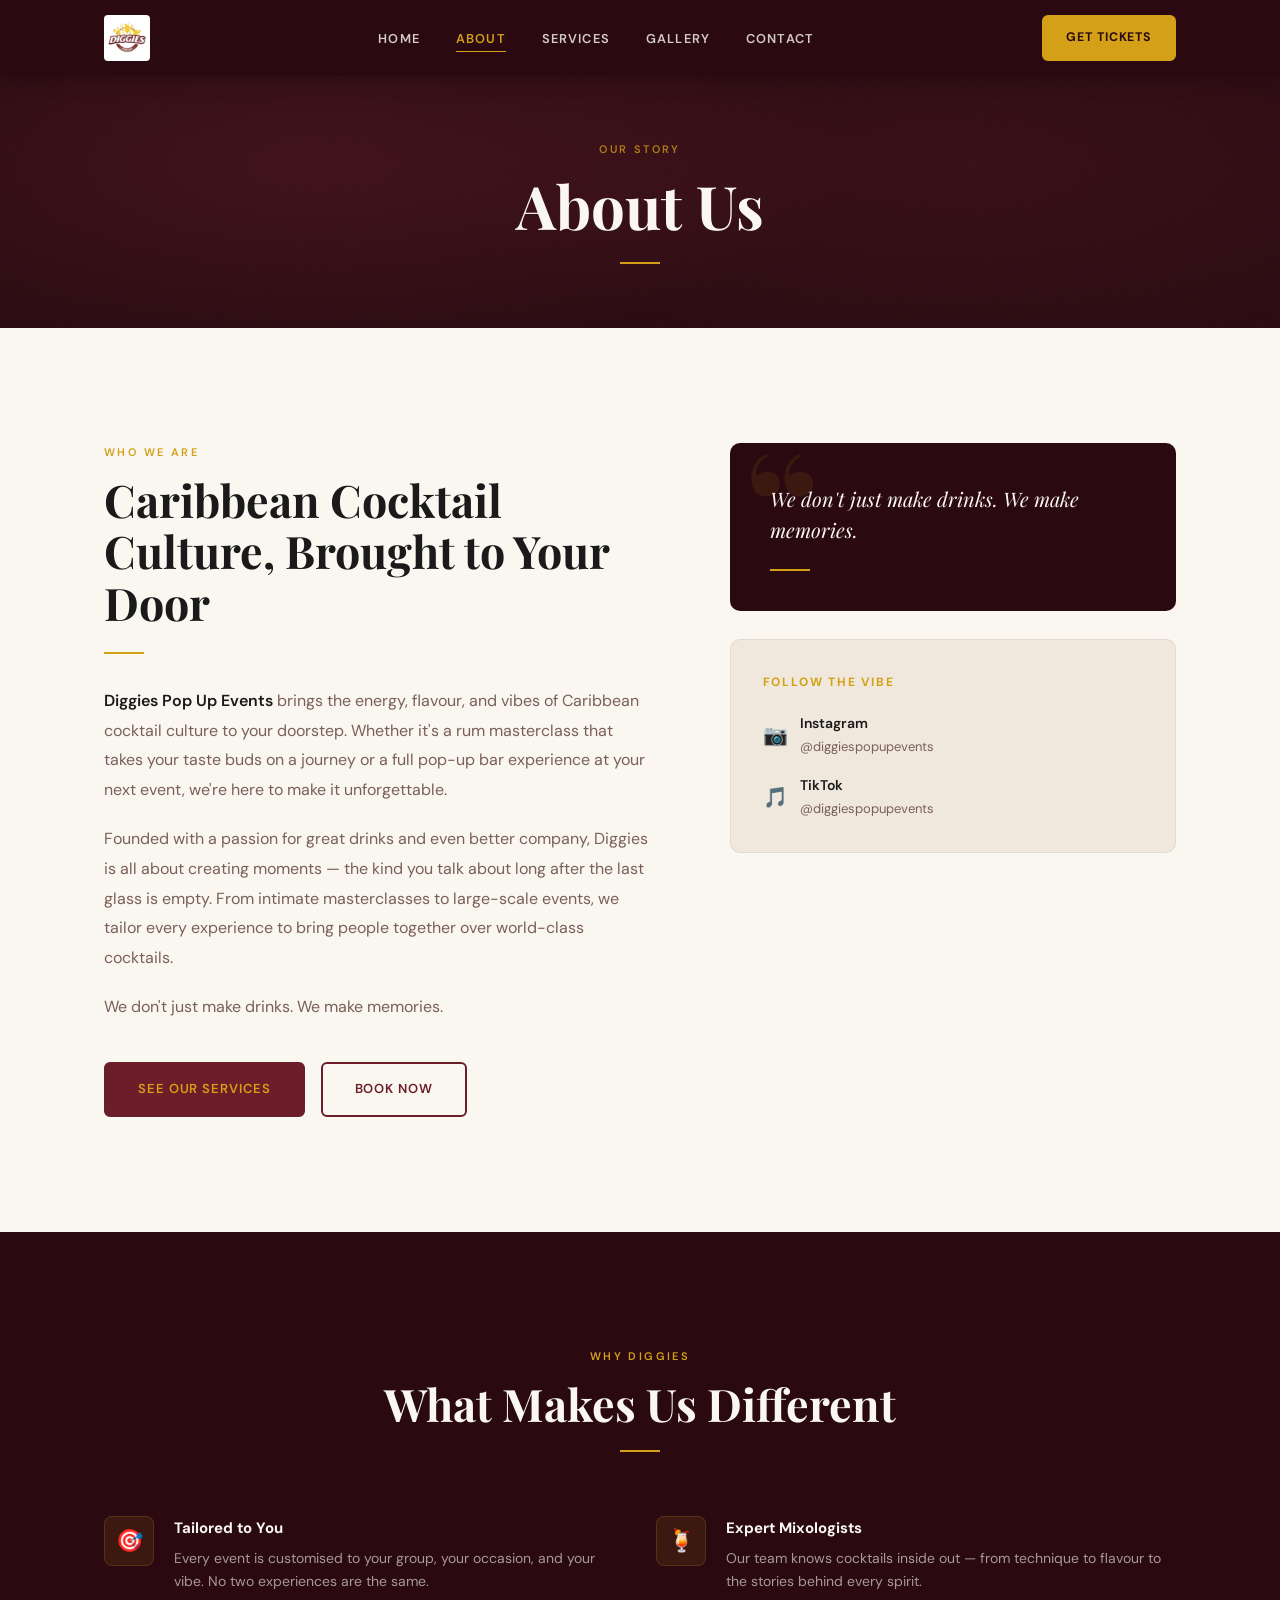
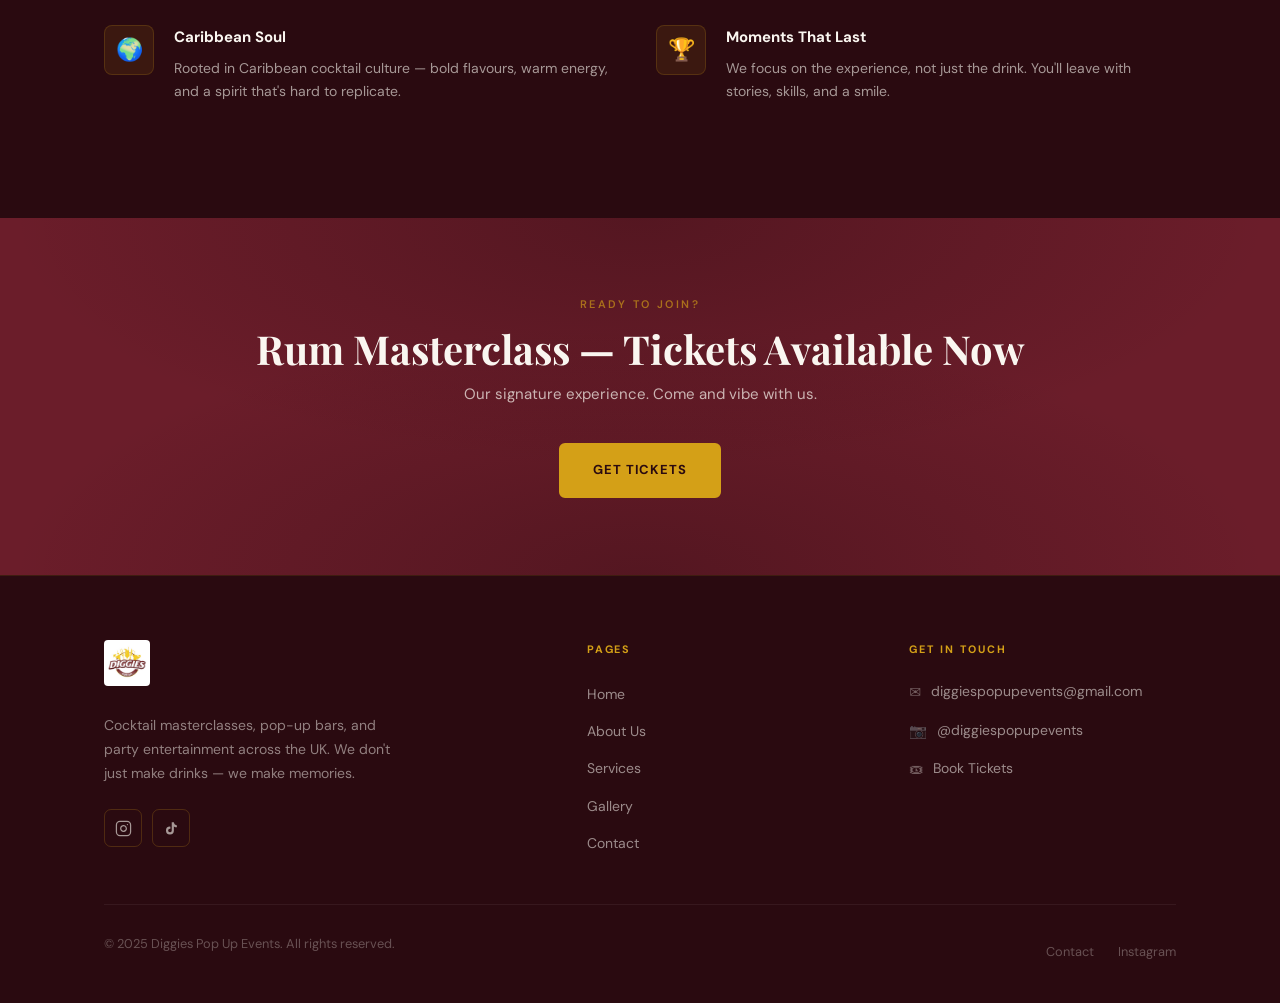
==== about.html @ a3505091 "Initial build — Diggies Pop Up Events website 5-page static site: Home (video hero), About, Services" ====
<!DOCTYPE html>
<html lang="en">
<head>
  <meta charset="UTF-8">
  <meta name="viewport" content="width=device-width, initial-scale=1.0">
  <meta name="description" content="About Diggies Pop Up Events — founded with a passion for Caribbean cocktail culture, great drinks, and even better company.">

  <meta property="og:type"        content="website">
  <meta property="og:title"       content="About Us — Diggies Pop Up Events">
  <meta property="og:description" content="Learn about Diggies Pop Up Events — cocktail masterclasses and pop-up experiences with heart.">
  <meta property="og:image"       content="assets/logo.jpg">

  <title>About Us — Diggies Pop Up Events</title>

  <link rel="icon" type="image/jpeg" href="assets/logo.jpg">
  <link rel="apple-touch-icon"       href="assets/logo.jpg">

  <link rel="preconnect" href="https://fonts.googleapis.com">
  <link rel="preconnect" href="https://fonts.gstatic.com" crossorigin>
  <link href="https://fonts.googleapis.com/css2?family=Playfair+Display:ital,wght@0,400;0,500;0,600;0,700;0,900;1,400;1,500&family=DM+Sans:ital,opsz,wght@0,9..40,300;0,9..40,400;0,9..40,500;0,9..40,600;1,9..40,400&display=swap" rel="stylesheet">

  <link rel="stylesheet" href="css/style.css">
</head>
<body class="page-about">

  <!-- Navigation -->
  <nav class="nav" role="navigation" aria-label="Main navigation">
    <div class="nav__inner">
      <a href="index.html" class="nav__logo" aria-label="Diggies Pop Up Events — Home">
        <img src="assets/logo.jpg" alt="Diggies Pop Up Events logo" width="46" height="46">
      </a>
      <ul class="nav__links" role="list">
        <li><a href="index.html"    class="nav__link">Home</a></li>
        <li><a href="about.html"    class="nav__link active">About</a></li>
        <li><a href="services.html" class="nav__link">Services</a></li>
        <li><a href="gallery.html"  class="nav__link">Gallery</a></li>
        <li><a href="contact.html"  class="nav__link">Contact</a></li>
      </ul>
      <div class="nav__cta">
        <a href="https://www.tickettailor.com/events/diggiespopupevents/2142839"
           target="_blank" rel="noopener noreferrer"
           class="btn btn--gold">Get Tickets</a>
      </div>
      <button class="nav__hamburger"
              aria-label="Open navigation menu"
              aria-expanded="false"
              aria-controls="mobile-menu">
        <span></span><span></span><span></span>
      </button>
    </div>
  </nav>

  <div class="nav__mobile" id="mobile-menu" role="dialog" aria-modal="true" aria-label="Navigation menu">
    <a href="index.html"    class="nav__mobile-link">Home</a>
    <a href="about.html"    class="nav__mobile-link active">About</a>
    <a href="services.html" class="nav__mobile-link">Services</a>
    <a href="gallery.html"  class="nav__mobile-link">Gallery</a>
    <a href="contact.html"  class="nav__mobile-link">Contact</a>
    <a href="https://www.tickettailor.com/events/diggiespopupevents/2142839"
       target="_blank" rel="noopener noreferrer"
       class="btn btn--gold">Get Tickets</a>
  </div>
  <div class="nav__overlay" aria-hidden="true"></div>

  <main>

    <!-- Page Banner -->
    <header class="page-banner" role="banner">
      <div class="container">
        <div class="page-banner__content">
          <span class="page-banner__label">Our Story</span>
          <h1 class="page-banner__title">About Us</h1>
          <span class="page-banner__line"></span>
        </div>
      </div>
    </header>

    <!-- About Content -->
    <section class="section section--cream" aria-labelledby="about-heading">
      <div class="container">
        <div class="about-layout">

          <!-- Main text -->
          <div class="about-text reveal">
            <span class="section-label">Who We Are</span>
            <h2 class="section-title" id="about-heading">Caribbean Cocktail Culture, Brought to Your Door</h2>
            <span class="gold-line" style="margin-bottom:2rem;"></span>

            <p>
              <strong>Diggies Pop Up Events</strong> brings the energy, flavour, and vibes of
              Caribbean cocktail culture to your doorstep. Whether it's a rum masterclass that takes
              your taste buds on a journey or a full pop-up bar experience at your next event,
              we're here to make it unforgettable.
            </p>

            <p>
              Founded with a passion for great drinks and even better company, Diggies is all about
              creating moments — the kind you talk about long after the last glass is empty. From
              intimate masterclasses to large-scale events, we tailor every experience to bring
              people together over world-class cocktails.
            </p>

            <p>
              We don't just make drinks. We make memories.
            </p>

            <div style="margin-top:2.5rem;display:flex;gap:1rem;flex-wrap:wrap;">
              <a href="services.html" class="btn btn--primary">See Our Services</a>
              <a href="https://www.tickettailor.com/events/diggiespopupevents/2142839"
                 target="_blank" rel="noopener noreferrer"
                 class="btn btn--outline-gold" style="border-color:var(--burgundy);color:var(--burgundy);">
                Book Now
              </a>
            </div>
          </div>

          <!-- Aside: pullquote -->
          <aside class="about-aside reveal reveal-d2">
            <div class="pullquote">
              <p>We don't just make drinks. We make memories.</p>
              <span class="pullquote__bar"></span>
            </div>

            <!-- Social proof / quick stats -->
            <div style="
              background:var(--cream-dark);
              border-radius:var(--radius);
              padding:2rem;
              border:1px solid rgba(107,29,42,0.08);
            ">
              <p style="font-size:0.75rem;font-weight:700;letter-spacing:0.15em;text-transform:uppercase;color:var(--gold);margin-bottom:1.25rem;">Follow the Vibe</p>

              <div style="display:flex;flex-direction:column;gap:1rem;">
                <a href="https://www.instagram.com/diggiespopupevents"
                   target="_blank" rel="noopener noreferrer"
                   style="display:flex;align-items:center;gap:0.75rem;color:var(--text-dark);transition:color 0.3s ease;">
                  <span style="font-size:1.25rem;">📷</span>
                  <div>
                    <p style="font-weight:600;font-size:0.875rem;margin-bottom:0;">Instagram</p>
                    <p style="font-size:0.8125rem;color:var(--text-muted);margin-bottom:0;">@diggiespopupevents</p>
                  </div>
                </a>
                <a href="https://www.tiktok.com/@diggiespopupevents"
                   target="_blank" rel="noopener noreferrer"
                   style="display:flex;align-items:center;gap:0.75rem;color:var(--text-dark);transition:color 0.3s ease;">
                  <span style="font-size:1.25rem;">🎵</span>
                  <div>
                    <p style="font-weight:600;font-size:0.875rem;margin-bottom:0;">TikTok</p>
                    <p style="font-size:0.8125rem;color:var(--text-muted);margin-bottom:0;">@diggiespopupevents</p>
                  </div>
                </a>
              </div>
            </div>
          </aside>

        </div>
      </div>
    </section>

    <!-- Why Choose Us -->
    <section class="section why-section" aria-labelledby="why-heading">
      <div class="container">
        <div class="section-header section-header--center">
          <span class="section-label">Why Diggies</span>
          <h2 class="section-title" id="why-heading" style="color:var(--cream);">What Makes Us Different</h2>
          <span class="gold-line"></span>
        </div>

        <div class="why-grid">
          <div class="why-item reveal reveal-d1">
            <div class="why-item__icon">🎯</div>
            <div>
              <p class="why-item__title">Tailored to You</p>
              <p class="why-item__text">Every event is customised to your group, your occasion, and your vibe. No two experiences are the same.</p>
            </div>
          </div>

          <div class="why-item reveal reveal-d2">
            <div class="why-item__icon">🍹</div>
            <div>
              <p class="why-item__title">Expert Mixologists</p>
              <p class="why-item__text">Our team knows cocktails inside out — from technique to flavour to the stories behind every spirit.</p>
            </div>
          </div>

          <div class="why-item reveal reveal-d3">
            <div class="why-item__icon">🌍</div>
            <div>
              <p class="why-item__title">Caribbean Soul</p>
              <p class="why-item__text">Rooted in Caribbean cocktail culture — bold flavours, warm energy, and a spirit that's hard to replicate.</p>
            </div>
          </div>

          <div class="why-item reveal reveal-d4">
            <div class="why-item__icon">🏆</div>
            <div>
              <p class="why-item__title">Moments That Last</p>
              <p class="why-item__text">We focus on the experience, not just the drink. You'll leave with stories, skills, and a smile.</p>
            </div>
          </div>
        </div>
      </div>
    </section>

    <!-- CTA Strip -->
    <section class="event-banner" aria-label="Book a masterclass">
      <div class="container">
        <div class="event-banner__content reveal">
          <span class="event-banner__eyebrow">Ready to Join?</span>
          <h2 class="event-banner__title">Rum Masterclass — Tickets Available Now</h2>
          <p class="event-banner__subtitle">Our signature experience. Come and vibe with us.</p>
          <a href="https://www.tickettailor.com/events/diggiespopupevents/2142839"
             target="_blank" rel="noopener noreferrer"
             class="btn btn--gold">Get Tickets</a>
        </div>
      </div>
    </section>

  </main>

  <!-- Footer -->
  <footer class="footer">
    <div class="container">
      <div class="footer__grid">
        <div class="footer__brand">
          <a href="index.html" class="footer__brand-logo">
            <img src="assets/logo.jpg" alt="Diggies Pop Up Events" width="46" height="46">
          </a>
          <p>Cocktail masterclasses, pop-up bars, and party entertainment across the UK. We don't just make drinks — we make memories.</p>
          <div class="footer__socials">
            <a href="https://www.instagram.com/diggiespopupevents" target="_blank" rel="noopener noreferrer" class="footer__social-btn" aria-label="Instagram">
              <svg xmlns="http://www.w3.org/2000/svg" width="17" height="17" viewBox="0 0 24 24" fill="none" stroke="currentColor" stroke-width="1.75" stroke-linecap="round" stroke-linejoin="round"><rect x="2" y="2" width="20" height="20" rx="5" ry="5"/><path d="M16 11.37A4 4 0 1 1 12.63 8 4 4 0 0 1 16 11.37z"/><line x1="17.5" y1="6.5" x2="17.51" y2="6.5"/></svg>
            </a>
            <a href="https://www.tiktok.com/@diggiespopupevents" target="_blank" rel="noopener noreferrer" class="footer__social-btn" aria-label="TikTok">
              <svg xmlns="http://www.w3.org/2000/svg" width="15" height="15" viewBox="0 0 24 24" fill="currentColor"><path d="M19.59 6.69a4.83 4.83 0 0 1-3.77-4.25V2h-3.45v13.67a2.89 2.89 0 0 1-2.88 2.5 2.89 2.89 0 0 1-2.89-2.89 2.89 2.89 0 0 1 2.89-2.89c.28 0 .54.04.79.1V9.01a6.27 6.27 0 0 0-.79-.05 6.34 6.34 0 0 0-6.34 6.34 6.34 6.34 0 0 0 6.34 6.34 6.34 6.34 0 0 0 6.33-6.34v-6.7a8.18 8.18 0 0 0 4.78 1.52v-3.4a4.85 4.85 0 0 1-1.01-.03z"/></svg>
            </a>
          </div>
        </div>
        <div>
          <p class="footer__col-title">Pages</p>
          <ul class="footer__nav-list" role="list">
            <li><a href="index.html"    class="footer__nav-link">Home</a></li>
            <li><a href="about.html"    class="footer__nav-link">About Us</a></li>
            <li><a href="services.html" class="footer__nav-link">Services</a></li>
            <li><a href="gallery.html"  class="footer__nav-link">Gallery</a></li>
            <li><a href="contact.html"  class="footer__nav-link">Contact</a></li>
          </ul>
        </div>
        <div>
          <p class="footer__col-title">Get In Touch</p>
          <ul class="footer__info-list" role="list">
            <li><a href="mailto:diggiespopupevents@gmail.com" class="footer__info-item"><span class="info-icon">✉</span> diggiespopupevents@gmail.com</a></li>
            <li><a href="https://www.instagram.com/diggiespopupevents" target="_blank" rel="noopener noreferrer" class="footer__info-item"><span class="info-icon">📷</span> @diggiespopupevents</a></li>
            <li><a href="https://www.tickettailor.com/events/diggiespopupevents/2142839" target="_blank" rel="noopener noreferrer" class="footer__info-item"><span class="info-icon">🎟</span> Book Tickets</a></li>
          </ul>
        </div>
      </div>
      <div class="footer__bottom">
        <p class="footer__copy">© 2025 Diggies Pop Up Events. All rights reserved.</p>
        <div class="footer__bottom-links">
          <a href="contact.html" class="footer__bottom-link">Contact</a>
          <a href="https://www.instagram.com/diggiespopupevents" target="_blank" rel="noopener noreferrer" class="footer__bottom-link">Instagram</a>
        </div>
      </div>
    </div>
  </footer>

  <script src="js/main.js"></script>
</body>
</html>
---- css/style.css ----
/* ============================================================
   DIGGIES POP UP EVENTS — Main Stylesheet
   ============================================================ */

/* --- Google Fonts --- */
@import url('https://fonts.googleapis.com/css2?family=Playfair+Display:ital,wght@0,400;0,500;0,600;0,700;0,900;1,400;1,500&family=DM+Sans:ital,opsz,wght@0,9..40,300;0,9..40,400;0,9..40,500;0,9..40,600;1,9..40,400&display=swap');

/* ============================================================
   CSS VARIABLES
   ============================================================ */
:root {
  /* Brand Colours */
  --burgundy:       #6B1D2A;
  --burgundy-light: #8B2D3E;
  --gold:           #D4A017;
  --gold-light:     #E8B832;
  --dark:           #2A0A10;
  --cream:          #FAF6F0;
  --cream-dark:     #F0E8DC;
  --text-dark:      #1A1A1A;
  --text-muted:     #7A6058;
  --white:          #FFFFFF;

  /* Typography */
  --font-heading: 'Playfair Display', Georgia, 'Times New Roman', serif;
  --font-body:    'DM Sans', system-ui, -apple-system, sans-serif;

  /* Motion */
  --transition:      0.3s ease;
  --transition-slow: 0.5s ease;

  /* Geometry */
  --radius:    10px;
  --radius-sm: 6px;

  /* Layout */
  --nav-height:      76px;
  --container-max:   1200px;
  --container-pad:   clamp(1.5rem, 5vw, 4rem);
  --section-pad:     clamp(5rem, 9vw, 8rem);
}

/* ============================================================
   RESET & BASE
   ============================================================ */
*, *::before, *::after { box-sizing: border-box; margin: 0; padding: 0; }

html {
  scroll-behavior: smooth;
  font-size: 16px;
  -webkit-text-size-adjust: 100%;
}

body {
  font-family: var(--font-body);
  color: var(--text-dark);
  background-color: var(--cream);
  line-height: 1.7;
  overflow-x: hidden;
  -webkit-font-smoothing: antialiased;
  -moz-osx-font-smoothing: grayscale;
}

img, video { max-width: 100%; display: block; }
a { color: inherit; text-decoration: none; }
ul { list-style: none; }
button { cursor: pointer; border: none; background: none; font-family: inherit; }
p { margin-bottom: 1rem; }
p:last-child { margin-bottom: 0; }

/* ============================================================
   TYPOGRAPHY
   ============================================================ */
h1, h2, h3, h4, h5 {
  font-family: var(--font-heading);
  line-height: 1.15;
  font-weight: 700;
}

h1 { font-size: clamp(2.25rem, 5.5vw, 4rem); }
h2 { font-size: clamp(1.875rem, 3.5vw, 2.875rem); }
h3 { font-size: clamp(1.25rem, 2.5vw, 1.625rem); }
h4 { font-size: 1.125rem; }

/* ============================================================
   LAYOUT UTILITIES
   ============================================================ */
.container {
  max-width: var(--container-max);
  margin: 0 auto;
  padding: 0 var(--container-pad);
}

.section { padding: var(--section-pad) 0; }
.section--dark     { background-color: var(--dark);     color: var(--cream); }
.section--burgundy { background-color: var(--burgundy); color: var(--cream); }
.section--cream    { background-color: var(--cream);    color: var(--text-dark); }
.section--white    { background-color: var(--white);    color: var(--text-dark); }

.section-label {
  font-family: var(--font-body);
  font-size: 0.6875rem;
  font-weight: 600;
  letter-spacing: 0.22em;
  text-transform: uppercase;
  color: var(--gold);
  display: block;
  margin-bottom: 0.75rem;
}

.section-title {
  margin-bottom: 1.125rem;
}

.section-intro {
  font-size: 1.0625rem;
  color: var(--text-muted);
  max-width: 580px;
  line-height: 1.75;
}

.section--dark .section-intro,
.section--burgundy .section-intro {
  color: rgba(250, 246, 240, 0.72);
}

.section-header {
  margin-bottom: clamp(2.5rem, 5vw, 4.5rem);
}

.section-header--center {
  text-align: center;
}

.section-header--center .section-intro {
  margin: 0 auto;
}

/* Gold accent line */
.gold-line {
  display: block;
  width: 40px;
  height: 2px;
  background: var(--gold);
  margin-top: 1.25rem;
}

.section-header--center .gold-line {
  margin-left: auto;
  margin-right: auto;
}

/* ============================================================
   BUTTONS
   ============================================================ */
.btn {
  display: inline-flex;
  align-items: center;
  gap: 0.5rem;
  padding: 0.9rem 2rem;
  font-family: var(--font-body);
  font-size: 0.8125rem;
  font-weight: 600;
  letter-spacing: 0.07em;
  text-transform: uppercase;
  border-radius: var(--radius-sm);
  transition: all var(--transition);
  cursor: pointer;
  white-space: nowrap;
  position: relative;
}

.btn--primary {
  background-color: var(--burgundy);
  color: var(--gold);
  border: 2px solid var(--burgundy);
}
.btn--primary:hover {
  background-color: var(--dark);
  border-color: var(--dark);
  transform: translateY(-2px);
  box-shadow: 0 8px 24px rgba(42, 10, 16, 0.35);
}

.btn--gold {
  background-color: var(--gold);
  color: var(--dark);
  border: 2px solid var(--gold);
  font-weight: 700;
}
.btn--gold:hover {
  background-color: var(--gold-light);
  border-color: var(--gold-light);
  transform: translateY(-2px);
  box-shadow: 0 8px 24px rgba(212, 160, 23, 0.3);
}

.btn--outline-gold {
  background-color: transparent;
  color: var(--gold);
  border: 2px solid var(--gold);
}
.btn--outline-gold:hover {
  background-color: var(--gold);
  color: var(--dark);
  transform: translateY(-2px);
}

.btn--outline-cream {
  background-color: transparent;
  color: var(--cream);
  border: 2px solid rgba(250, 246, 240, 0.45);
}
.btn--outline-cream:hover {
  background-color: rgba(250, 246, 240, 0.1);
  border-color: var(--cream);
}

/* ============================================================
   NAVIGATION
   ============================================================ */
.nav {
  position: fixed;
  top: 0;
  left: 0;
  right: 0;
  z-index: 1000;
  height: var(--nav-height);
  transition: background-color 0.4s ease, box-shadow var(--transition), backdrop-filter 0.4s ease;
}

.nav--transparent { background-color: transparent; }

.nav--scrolled {
  background-color: rgba(42, 10, 16, 0.93);
  backdrop-filter: blur(14px);
  -webkit-backdrop-filter: blur(14px);
  box-shadow: 0 2px 24px rgba(0, 0, 0, 0.35);
}

.nav--solid {
  background-color: var(--dark);
  box-shadow: 0 2px 20px rgba(0, 0, 0, 0.25);
}

.nav__inner {
  max-width: var(--container-max);
  margin: 0 auto;
  padding: 0 var(--container-pad);
  height: 100%;
  display: flex;
  align-items: center;
  justify-content: space-between;
  gap: 2rem;
}

.nav__logo {
  flex-shrink: 0;
  display: flex;
  align-items: center;
  transition: opacity var(--transition);
}
.nav__logo:hover { opacity: 0.88; }
.nav__logo img {
  height: 46px;
  width: auto;
  object-fit: contain;
  border-radius: 4px;
}

.nav__links {
  display: flex;
  align-items: center;
  gap: 2.25rem;
}

.nav__link {
  font-size: 0.8rem;
  font-weight: 600;
  letter-spacing: 0.09em;
  text-transform: uppercase;
  color: rgba(250, 246, 240, 0.82);
  position: relative;
  transition: color var(--transition);
  padding-bottom: 2px;
}

.nav__link::after {
  content: '';
  position: absolute;
  bottom: -3px;
  left: 0;
  right: 0;
  height: 1px;
  background: var(--gold);
  transform: scaleX(0);
  transform-origin: left;
  transition: transform var(--transition);
}

.nav__link:hover,
.nav__link.active {
  color: var(--gold);
}

.nav__link:hover::after,
.nav__link.active::after {
  transform: scaleX(1);
}

.nav__cta { flex-shrink: 0; }
.nav__cta .btn {
  padding: 0.625rem 1.375rem;
  font-size: 0.775rem;
}

/* Hamburger */
.nav__hamburger {
  display: none;
  flex-direction: column;
  gap: 5px;
  padding: 8px;
  cursor: pointer;
  z-index: 1001;
  flex-shrink: 0;
}
.nav__hamburger span {
  display: block;
  width: 22px;
  height: 2px;
  background-color: var(--cream);
  border-radius: 2px;
  transition: all var(--transition);
  transform-origin: center;
}
.nav__hamburger.is-open span:nth-child(1) { transform: translateY(7px) rotate(45deg); }
.nav__hamburger.is-open span:nth-child(2) { opacity: 0; transform: scaleX(0); }
.nav__hamburger.is-open span:nth-child(3) { transform: translateY(-7px) rotate(-45deg); }

/* Mobile slide-in panel */
.nav__mobile {
  position: fixed;
  top: 0;
  right: 0;
  bottom: 0;
  width: min(300px, 82vw);
  background-color: var(--dark);
  z-index: 999;
  padding: calc(var(--nav-height) + 2.5rem) 2rem 2rem;
  display: flex;
  flex-direction: column;
  gap: 0;
  transform: translateX(100%);
  transition: transform 0.4s cubic-bezier(0.4, 0, 0.2, 1);
  border-left: 1px solid rgba(212, 160, 23, 0.18);
}
.nav__mobile.is-open { transform: translateX(0); }

.nav__mobile-link {
  font-family: var(--font-heading);
  font-size: 1.5rem;
  font-weight: 600;
  color: var(--cream);
  padding: 0.875rem 0;
  border-bottom: 1px solid rgba(250, 246, 240, 0.07);
  transition: color var(--transition);
  display: block;
}
.nav__mobile-link:hover,
.nav__mobile-link.active {
  color: var(--gold);
}
.nav__mobile .btn {
  margin-top: 2rem;
  text-align: center;
  justify-content: center;
}

.nav__overlay {
  position: fixed;
  inset: 0;
  background: rgba(0, 0, 0, 0.55);
  z-index: 998;
  opacity: 0;
  pointer-events: none;
  transition: opacity var(--transition-slow);
}
.nav__overlay.is-visible {
  opacity: 1;
  pointer-events: all;
}

/* ============================================================
   HERO SECTION (Homepage)
   ============================================================ */
.hero {
  position: relative;
  width: 100%;
  height: 100svh;
  min-height: 620px;
  display: flex;
  align-items: center;
  justify-content: center;
  overflow: hidden;
  text-align: center;
}

.hero__video {
  position: absolute;
  inset: 0;
  width: 100%;
  height: 100%;
  object-fit: cover;
  z-index: 0;
}

/* Layered overlay: dark gradient + vignette */
.hero__overlay {
  position: absolute;
  inset: 0;
  background:
    linear-gradient(to bottom,
      rgba(42, 10, 16, 0.5) 0%,
      rgba(42, 10, 16, 0.65) 50%,
      rgba(42, 10, 16, 0.88) 100%
    );
  z-index: 1;
}

/* Film-grain texture */
.hero__grain {
  position: absolute;
  inset: 0;
  z-index: 2;
  opacity: 0.045;
  background-image: url('data:image/svg+xml,<svg xmlns="http://www.w3.org/2000/svg" width="300" height="300"><filter id="n"><feTurbulence type="fractalNoise" baseFrequency="0.9" numOctaves="4" stitchTiles="stitch"/></filter><rect width="300" height="300" filter="url(%23n)"/></svg>');
  pointer-events: none;
}

.hero__content {
  position: relative;
  z-index: 3;
  padding: 2rem 1.5rem;
  max-width: 700px;
  animation: heroFadeUp 1s ease 0.15s both;
}

.hero__logo {
  max-width: clamp(150px, 28vw, 240px);
  margin: 0 auto 2rem;
  filter: drop-shadow(0 4px 28px rgba(0, 0, 0, 0.5));
  border-radius: 6px;
}

.hero__tagline {
  font-family: var(--font-heading);
  font-size: clamp(1.0625rem, 2.5vw, 1.5rem);
  font-weight: 500;
  color: var(--gold);
  letter-spacing: 0.04em;
  margin-bottom: 0.625rem;
}

.hero__subtagline {
  font-family: var(--font-body);
  font-size: clamp(0.9375rem, 2vw, 1.0625rem);
  color: rgba(250, 246, 240, 0.78);
  margin-bottom: 2.5rem;
  font-weight: 300;
}

.hero__cta {
  display: flex;
  flex-wrap: wrap;
  gap: 1rem;
  justify-content: center;
}

/* Animated scroll chevron */
.scroll-indicator {
  position: absolute;
  bottom: 2rem;
  left: 50%;
  transform: translateX(-50%);
  z-index: 3;
  display: flex;
  flex-direction: column;
  align-items: center;
  gap: 0.5rem;
  color: rgba(250, 246, 240, 0.4);
  font-size: 0.625rem;
  letter-spacing: 0.18em;
  text-transform: uppercase;
  animation: scrollBounce 2.5s ease-in-out infinite;
  pointer-events: none;
}
.scroll-indicator svg { opacity: 0.5; }

/* ============================================================
   PAGE BANNER (inner pages)
   ============================================================ */
.page-banner {
  position: relative;
  background-color: var(--dark);
  padding: calc(var(--nav-height) + 4rem) 0 4rem;
  overflow: hidden;
  text-align: center;
}

/* Subtle radial glow */
.page-banner::before {
  content: '';
  position: absolute;
  inset: 0;
  background:
    radial-gradient(ellipse 60% 80% at 25% 50%, rgba(107, 29, 42, 0.35) 0%, transparent 70%),
    radial-gradient(ellipse 60% 80% at 75% 50%, rgba(107, 29, 42, 0.2) 0%, transparent 70%);
  pointer-events: none;
}

/* Grain overlay */
.page-banner::after {
  content: '';
  position: absolute;
  inset: 0;
  opacity: 0.035;
  background-image: url('data:image/svg+xml,<svg xmlns="http://www.w3.org/2000/svg" width="300" height="300"><filter id="n"><feTurbulence type="fractalNoise" baseFrequency="0.9" numOctaves="4" stitchTiles="stitch"/></filter><rect width="300" height="300" filter="url(%23n)"/></svg>');
  pointer-events: none;
}

.page-banner__content { position: relative; z-index: 1; }

.page-banner__label {
  font-size: 0.6875rem;
  font-weight: 600;
  letter-spacing: 0.22em;
  text-transform: uppercase;
  color: rgba(212, 160, 23, 0.75);
  display: block;
  margin-bottom: 0.75rem;
}

.page-banner__title {
  font-family: var(--font-heading);
  font-size: clamp(2.25rem, 5.5vw, 3.75rem);
  color: var(--cream);
  font-weight: 700;
}

.page-banner__line {
  display: block;
  width: 40px;
  height: 2px;
  background: var(--gold);
  margin: 1.375rem auto 0;
}

/* ============================================================
   HOME — WHAT WE DO
   ============================================================ */
.cards-grid {
  display: grid;
  grid-template-columns: repeat(3, 1fr);
  gap: 2rem;
}

.card {
  background: var(--white);
  border-radius: var(--radius);
  padding: 2.5rem 2rem;
  border: 1px solid rgba(107, 29, 42, 0.07);
  transition: all var(--transition);
  position: relative;
  overflow: hidden;
}

.card::after {
  content: '';
  position: absolute;
  bottom: 0;
  left: 0;
  right: 0;
  height: 2px;
  background: linear-gradient(90deg, var(--burgundy), var(--gold));
  transform: scaleX(0);
  transform-origin: left;
  transition: transform var(--transition);
}

.card:hover {
  transform: translateY(-5px);
  box-shadow: 0 16px 48px rgba(42, 10, 16, 0.1);
  border-color: rgba(107, 29, 42, 0.12);
}
.card:hover::after { transform: scaleX(1); }

.card__icon {
  font-size: 2.25rem;
  margin-bottom: 1.25rem;
  display: block;
  line-height: 1;
}

.card__title {
  font-family: var(--font-heading);
  font-size: 1.25rem;
  font-weight: 700;
  color: var(--dark);
  margin-bottom: 0.75rem;
}

.card__text {
  font-size: 0.9375rem;
  color: var(--text-muted);
  line-height: 1.7;
  margin-bottom: 0;
}

/* ============================================================
   HOME — EVENT CALLOUT BANNER
   ============================================================ */
.event-banner {
  background-color: var(--burgundy);
  padding: clamp(3.5rem, 6vw, 5rem) 0;
  text-align: center;
  position: relative;
  overflow: hidden;
}

.event-banner::before {
  content: '';
  position: absolute;
  inset: 0;
  background:
    radial-gradient(ellipse 70% 100% at 50% 0%, rgba(42, 10, 16, 0.35) 0%, transparent 70%),
    radial-gradient(ellipse 70% 100% at 50% 100%, rgba(42, 10, 16, 0.35) 0%, transparent 70%);
  pointer-events: none;
}

.event-banner__content { position: relative; z-index: 1; }

.event-banner__eyebrow {
  font-size: 0.6875rem;
  font-weight: 600;
  letter-spacing: 0.22em;
  text-transform: uppercase;
  color: rgba(212, 160, 23, 0.65);
  display: block;
  margin-bottom: 0.75rem;
}

.event-banner__title {
  font-family: var(--font-heading);
  font-size: clamp(1.625rem, 3.5vw, 2.5rem);
  color: var(--cream);
  margin-bottom: 0.625rem;
}

.event-banner__subtitle {
  color: rgba(250, 246, 240, 0.7);
  margin-bottom: 2.25rem;
  font-size: 0.9375rem;
}

/* ============================================================
   SERVICES GRID
   ============================================================ */
.services-grid {
  display: grid;
  grid-template-columns: repeat(2, 1fr);
  gap: 1.75rem;
}

.service-card {
  background: var(--white);
  border-radius: var(--radius);
  padding: 2.5rem 2.25rem;
  border: 1px solid rgba(107, 29, 42, 0.07);
  transition: all var(--transition);
  display: flex;
  flex-direction: column;
  position: relative;
}

.service-card--featured {
  background: var(--dark);
  border-color: rgba(212, 160, 23, 0.22);
  color: var(--cream);
}

.service-card:hover {
  transform: translateY(-4px);
  box-shadow: 0 14px 44px rgba(42, 10, 16, 0.1);
}
.service-card--featured:hover {
  box-shadow: 0 14px 44px rgba(0, 0, 0, 0.4);
}

.service-card__badge {
  position: absolute;
  top: 1.5rem;
  right: 1.5rem;
  font-size: 0.65rem;
  font-weight: 700;
  letter-spacing: 0.1em;
  text-transform: uppercase;
  color: var(--dark);
  background: var(--gold);
  padding: 0.25rem 0.625rem;
  border-radius: 4px;
}

.service-card__icon {
  font-size: 2.25rem;
  margin-bottom: 1.25rem;
  display: block;
  line-height: 1;
}

.service-card__title {
  font-family: var(--font-heading);
  font-size: 1.375rem;
  font-weight: 700;
  color: var(--dark);
  margin-bottom: 0.875rem;
}
.service-card--featured .service-card__title { color: var(--gold); }

.service-card__text {
  font-size: 0.9375rem;
  color: var(--text-muted);
  line-height: 1.75;
  margin-bottom: 1.75rem;
  flex: 1;
}
.service-card--featured .service-card__text { color: rgba(250, 246, 240, 0.7); }

.service-card__link { margin-top: auto; }

/* ============================================================
   ABOUT PAGE
   ============================================================ */
.about-layout {
  display: grid;
  grid-template-columns: 1.1fr 0.9fr;
  gap: 5rem;
  align-items: start;
}

.about-text .section-title { margin-bottom: 1.5rem; }

.about-text p {
  font-size: 1rem;
  color: var(--text-muted);
  line-height: 1.85;
  margin-bottom: 1.25rem;
}
.about-text p:last-child { margin-bottom: 0; }

.about-text strong {
  color: var(--text-dark);
  font-weight: 600;
}

.about-aside {
  position: sticky;
  top: calc(var(--nav-height) + 2rem);
}

/* Pullquote card */
.pullquote {
  background: var(--dark);
  border-radius: var(--radius);
  padding: 2.5rem;
  position: relative;
  overflow: hidden;
  margin-bottom: 1.75rem;
}

.pullquote::before {
  content: '\201C';
  position: absolute;
  top: -1rem;
  left: 1rem;
  font-family: var(--font-heading);
  font-size: 9rem;
  line-height: 1;
  color: rgba(212, 160, 23, 0.1);
  font-weight: 900;
  pointer-events: none;
}

.pullquote p {
  font-family: var(--font-heading);
  font-size: 1.25rem;
  font-style: italic;
  color: var(--cream);
  line-height: 1.55;
  position: relative;
  z-index: 1;
  margin-bottom: 0;
}

.pullquote__bar {
  display: block;
  width: 40px;
  height: 2px;
  background: var(--gold);
  margin-top: 1.5rem;
}

/* Why Choose Us */
.why-section { background: var(--dark); }

.why-grid {
  display: grid;
  grid-template-columns: repeat(2, 1fr);
  gap: 2rem;
}

.why-item {
  display: flex;
  gap: 1.25rem;
  align-items: flex-start;
}

.why-item__icon {
  width: 50px;
  height: 50px;
  background: rgba(212, 160, 23, 0.1);
  border-radius: 8px;
  display: flex;
  align-items: center;
  justify-content: center;
  font-size: 1.375rem;
  flex-shrink: 0;
  border: 1px solid rgba(212, 160, 23, 0.18);
  transition: all var(--transition);
}

.why-item:hover .why-item__icon {
  background: rgba(212, 160, 23, 0.18);
  border-color: rgba(212, 160, 23, 0.35);
}

.why-item__title {
  font-family: var(--font-body);
  font-weight: 700;
  font-size: 0.9375rem;
  color: var(--cream);
  margin-bottom: 0.375rem;
}

.why-item__text {
  font-size: 0.875rem;
  color: rgba(250, 246, 240, 0.6);
  line-height: 1.65;
  margin-bottom: 0;
}

/* ============================================================
   GALLERY
   ============================================================ */
.gallery-section { background: var(--cream); }

.gallery-grid {
  display: grid;
  grid-template-columns: repeat(3, 1fr);
  gap: 1.125rem;
}

.gallery-item {
  position: relative;
  aspect-ratio: 4 / 3;
  border-radius: var(--radius);
  overflow: hidden;
  background: var(--dark);
  border: 1px solid rgba(212, 160, 23, 0.12);
  transition: transform var(--transition), box-shadow var(--transition);
}

.gallery-item:nth-child(1) { grid-column: span 2; }
.gallery-item:nth-child(5) { grid-column: span 2; }

.gallery-item:hover {
  transform: translateY(-3px);
  box-shadow: 0 12px 36px rgba(42, 10, 16, 0.18);
}

.gallery-item img {
  width: 100%;
  height: 100%;
  object-fit: cover;
  transition: transform 0.55s ease;
}
.gallery-item:hover img { transform: scale(1.04); }

/* Placeholder (before images are added) */
.gallery-placeholder {
  position: absolute;
  inset: 0;
  display: flex;
  flex-direction: column;
  align-items: center;
  justify-content: center;
  gap: 0.75rem;
  background: linear-gradient(
    145deg,
    rgba(107, 29, 42, 0.45) 0%,
    rgba(42, 10, 16, 0.85) 100%
  );
  padding: 1rem;
  text-align: center;
}

.gallery-placeholder__icon { font-size: 1.75rem; opacity: 0.45; }

.gallery-placeholder__text {
  font-size: 0.7rem;
  font-weight: 600;
  letter-spacing: 0.14em;
  text-transform: uppercase;
  color: rgba(212, 160, 23, 0.55);
}

/* Instagram CTA block */
.gallery-cta {
  margin-top: 3rem;
  background: var(--dark);
  border-radius: var(--radius);
  padding: 3rem 2.5rem;
  text-align: center;
  border: 1px solid rgba(212, 160, 23, 0.15);
  display: flex;
  flex-direction: column;
  align-items: center;
  gap: 1rem;
}

.gallery-cta h3 {
  color: var(--cream);
  margin-bottom: 0;
}

.gallery-cta p {
  color: rgba(250, 246, 240, 0.62);
  font-size: 0.9375rem;
  max-width: 420px;
  margin-bottom: 0;
}

/* ============================================================
   CONTACT PAGE
   ============================================================ */
.contact-intro {
  text-align: center;
  max-width: 520px;
  margin: 0 auto 3.5rem;
}

.contact-intro p {
  font-size: 1.0625rem;
  color: var(--text-muted);
  margin-bottom: 0;
  line-height: 1.8;
}

.contact-cards {
  display: grid;
  grid-template-columns: repeat(3, 1fr);
  gap: 1.5rem;
  max-width: 860px;
  margin: 0 auto;
}

.contact-card {
  background: var(--white);
  border-radius: var(--radius);
  padding: 2rem 1.75rem;
  border: 1px solid rgba(107, 29, 42, 0.07);
  display: flex;
  flex-direction: column;
  align-items: flex-start;
  gap: 0.75rem;
  transition: all var(--transition);
  color: inherit;
}

a.contact-card:hover {
  transform: translateY(-4px);
  box-shadow: 0 12px 36px rgba(42, 10, 16, 0.1);
  border-color: rgba(212, 160, 23, 0.28);
}

.contact-card__icon {
  width: 50px;
  height: 50px;
  background: rgba(107, 29, 42, 0.07);
  border-radius: 8px;
  display: flex;
  align-items: center;
  justify-content: center;
  font-size: 1.375rem;
  transition: background var(--transition);
}
a.contact-card:hover .contact-card__icon {
  background: rgba(212, 160, 23, 0.12);
}

.contact-card__label {
  font-size: 0.6875rem;
  font-weight: 600;
  letter-spacing: 0.14em;
  text-transform: uppercase;
  color: var(--text-muted);
}

.contact-card__value {
  font-family: var(--font-heading);
  font-size: 1.0625rem;
  font-weight: 600;
  color: var(--dark);
  word-break: break-all;
}

.contact-card__arrow {
  font-size: 0.8125rem;
  font-weight: 600;
  color: var(--burgundy);
  letter-spacing: 0.04em;
  margin-top: auto;
  padding-top: 0.5rem;
  display: flex;
  align-items: center;
  gap: 0.375rem;
  transition: gap var(--transition);
}
a.contact-card:hover .contact-card__arrow { gap: 0.625rem; }

/* Tickets feature strip */
.contact-tickets {
  max-width: 860px;
  margin: 1.75rem auto 0;
  background: var(--dark);
  border-radius: var(--radius);
  padding: 2.5rem 3rem;
  display: flex;
  align-items: center;
  justify-content: space-between;
  gap: 2.5rem;
  border: 1px solid rgba(212, 160, 23, 0.18);
  position: relative;
  overflow: hidden;
}

.contact-tickets::before {
  content: '🎟';
  position: absolute;
  right: 2rem;
  top: 50%;
  transform: translateY(-50%);
  font-size: 6rem;
  opacity: 0.05;
  pointer-events: none;
}

.contact-tickets__text h3 {
  color: var(--gold);
  margin-bottom: 0.375rem;
  font-size: 1.5rem;
}

.contact-tickets__text p {
  color: rgba(250, 246, 240, 0.65);
  font-size: 0.9375rem;
  margin-bottom: 0;
}

/* ============================================================
   FOOTER
   ============================================================ */
.footer {
  background-color: var(--dark);
  color: var(--cream);
  padding: clamp(3rem, 5vw, 5rem) 0 2rem;
  border-top: 1px solid rgba(212, 160, 23, 0.12);
}

.footer__grid {
  display: grid;
  grid-template-columns: 1.6fr 1fr 1fr;
  gap: 3.5rem;
  padding-bottom: 3rem;
  border-bottom: 1px solid rgba(250, 246, 240, 0.06);
}

.footer__brand-logo {
  display: inline-block;
  margin-bottom: 1.25rem;
}
.footer__brand-logo img {
  height: 46px;
  width: auto;
  border-radius: 4px;
}

.footer__brand p {
  font-size: 0.875rem;
  color: rgba(250, 246, 240, 0.5);
  line-height: 1.7;
  margin-bottom: 1.5rem;
  max-width: 300px;
}

.footer__socials {
  display: flex;
  gap: 0.625rem;
}

.footer__social-btn {
  width: 38px;
  height: 38px;
  border-radius: 7px;
  border: 1px solid rgba(212, 160, 23, 0.22);
  display: flex;
  align-items: center;
  justify-content: center;
  color: rgba(250, 246, 240, 0.6);
  transition: all var(--transition);
}
.footer__social-btn:hover {
  border-color: var(--gold);
  color: var(--gold);
  background: rgba(212, 160, 23, 0.08);
}

.footer__col-title {
  font-family: var(--font-body);
  font-size: 0.675rem;
  font-weight: 700;
  letter-spacing: 0.18em;
  text-transform: uppercase;
  color: var(--gold);
  margin-bottom: 1.375rem;
}

.footer__nav-list {
  display: flex;
  flex-direction: column;
  gap: 0.625rem;
}

.footer__nav-link {
  font-size: 0.875rem;
  color: rgba(250, 246, 240, 0.55);
  transition: color var(--transition);
}
.footer__nav-link:hover { color: var(--cream); }

.footer__info-list {
  display: flex;
  flex-direction: column;
  gap: 0.875rem;
}

.footer__info-item {
  display: flex;
  align-items: center;
  gap: 0.625rem;
  font-size: 0.875rem;
  color: rgba(250, 246, 240, 0.55);
  transition: color var(--transition);
}
.footer__info-item:hover { color: var(--cream); }
.footer__info-item .info-icon { font-size: 0.9rem; opacity: 0.65; flex-shrink: 0; }

.footer__bottom {
  padding-top: 1.75rem;
  display: flex;
  align-items: center;
  justify-content: space-between;
  flex-wrap: wrap;
  gap: 0.75rem;
}

.footer__copy {
  font-size: 0.8rem;
  color: rgba(250, 246, 240, 0.3);
}

.footer__bottom-links {
  display: flex;
  gap: 1.5rem;
}
.footer__bottom-link {
  font-size: 0.8rem;
  color: rgba(250, 246, 240, 0.3);
  transition: color var(--transition);
}
.footer__bottom-link:hover { color: rgba(250, 246, 240, 0.6); }

/* ============================================================
   SCROLL REVEAL ANIMATIONS
   ============================================================ */
.reveal {
  opacity: 0;
  transform: translateY(22px);
  transition: opacity 0.7s ease, transform 0.7s ease;
}
.reveal.is-visible { opacity: 1; transform: translateY(0); }
.reveal-d1 { transition-delay: 0.1s; }
.reveal-d2 { transition-delay: 0.2s; }
.reveal-d3 { transition-delay: 0.3s; }
.reveal-d4 { transition-delay: 0.4s; }

/* ============================================================
   KEYFRAME ANIMATIONS
   ============================================================ */
@keyframes heroFadeUp {
  from { opacity: 0; transform: translateY(32px); }
  to   { opacity: 1; transform: translateY(0);    }
}

@keyframes scrollBounce {
  0%, 100% { transform: translateX(-50%) translateY(0); }
  50%       { transform: translateX(-50%) translateY(7px); }
}

/* ============================================================
   RESPONSIVE — TABLET (≤ 1024px)
   ============================================================ */
@media (max-width: 1024px) {
  .about-layout {
    grid-template-columns: 1fr;
    gap: 3rem;
  }
  .about-aside { position: static; }
}

/* ============================================================
   RESPONSIVE — MOBILE (≤ 768px)
   ============================================================ */
@media (max-width: 768px) {
  :root {
    --nav-height: 64px;
    --section-pad: clamp(3.5rem, 7vw, 5rem);
  }

  /* Hide desktop nav items, show hamburger */
  .nav__links,
  .nav__cta { display: none; }
  .nav__hamburger { display: flex; }

  /* Stack cards */
  .cards-grid            { grid-template-columns: 1fr; }
  .services-grid         { grid-template-columns: 1fr; }
  .why-grid              { grid-template-columns: 1fr; }
  .contact-cards         { grid-template-columns: 1fr; }

  /* Reset any explicit grid spans on mobile */
  .services-grid .service-card { grid-column: span 1 !important; }

  /* Gallery — single column */
  .gallery-grid          { grid-template-columns: 1fr; }
  .gallery-item:nth-child(1),
  .gallery-item:nth-child(5) { grid-column: span 1; }

  /* Tickets strip stacks */
  .contact-tickets {
    flex-direction: column;
    text-align: center;
    padding: 2rem 1.75rem;
  }
  .contact-tickets::before { display: none; }

  /* Footer grid stacks */
  .footer__grid {
    grid-template-columns: 1fr;
    gap: 2rem;
  }

  .footer__bottom {
    flex-direction: column;
    text-align: center;
  }
}

@media (max-width: 480px) {
  .hero__cta {
    flex-direction: column;
    align-items: center;
  }
  .hero__cta .btn {
    width: 100%;
    justify-content: center;
  }
}

/* Tablet: 2-col services, 1-col about */
@media (min-width: 481px) and (max-width: 768px) {
  .services-grid  { grid-template-columns: 1fr; }
  .contact-cards  { grid-template-columns: repeat(2, 1fr); }
  .gallery-grid   { grid-template-columns: repeat(2, 1fr); }
  .gallery-item:nth-child(1),
  .gallery-item:nth-child(5) { grid-column: span 1; }
}
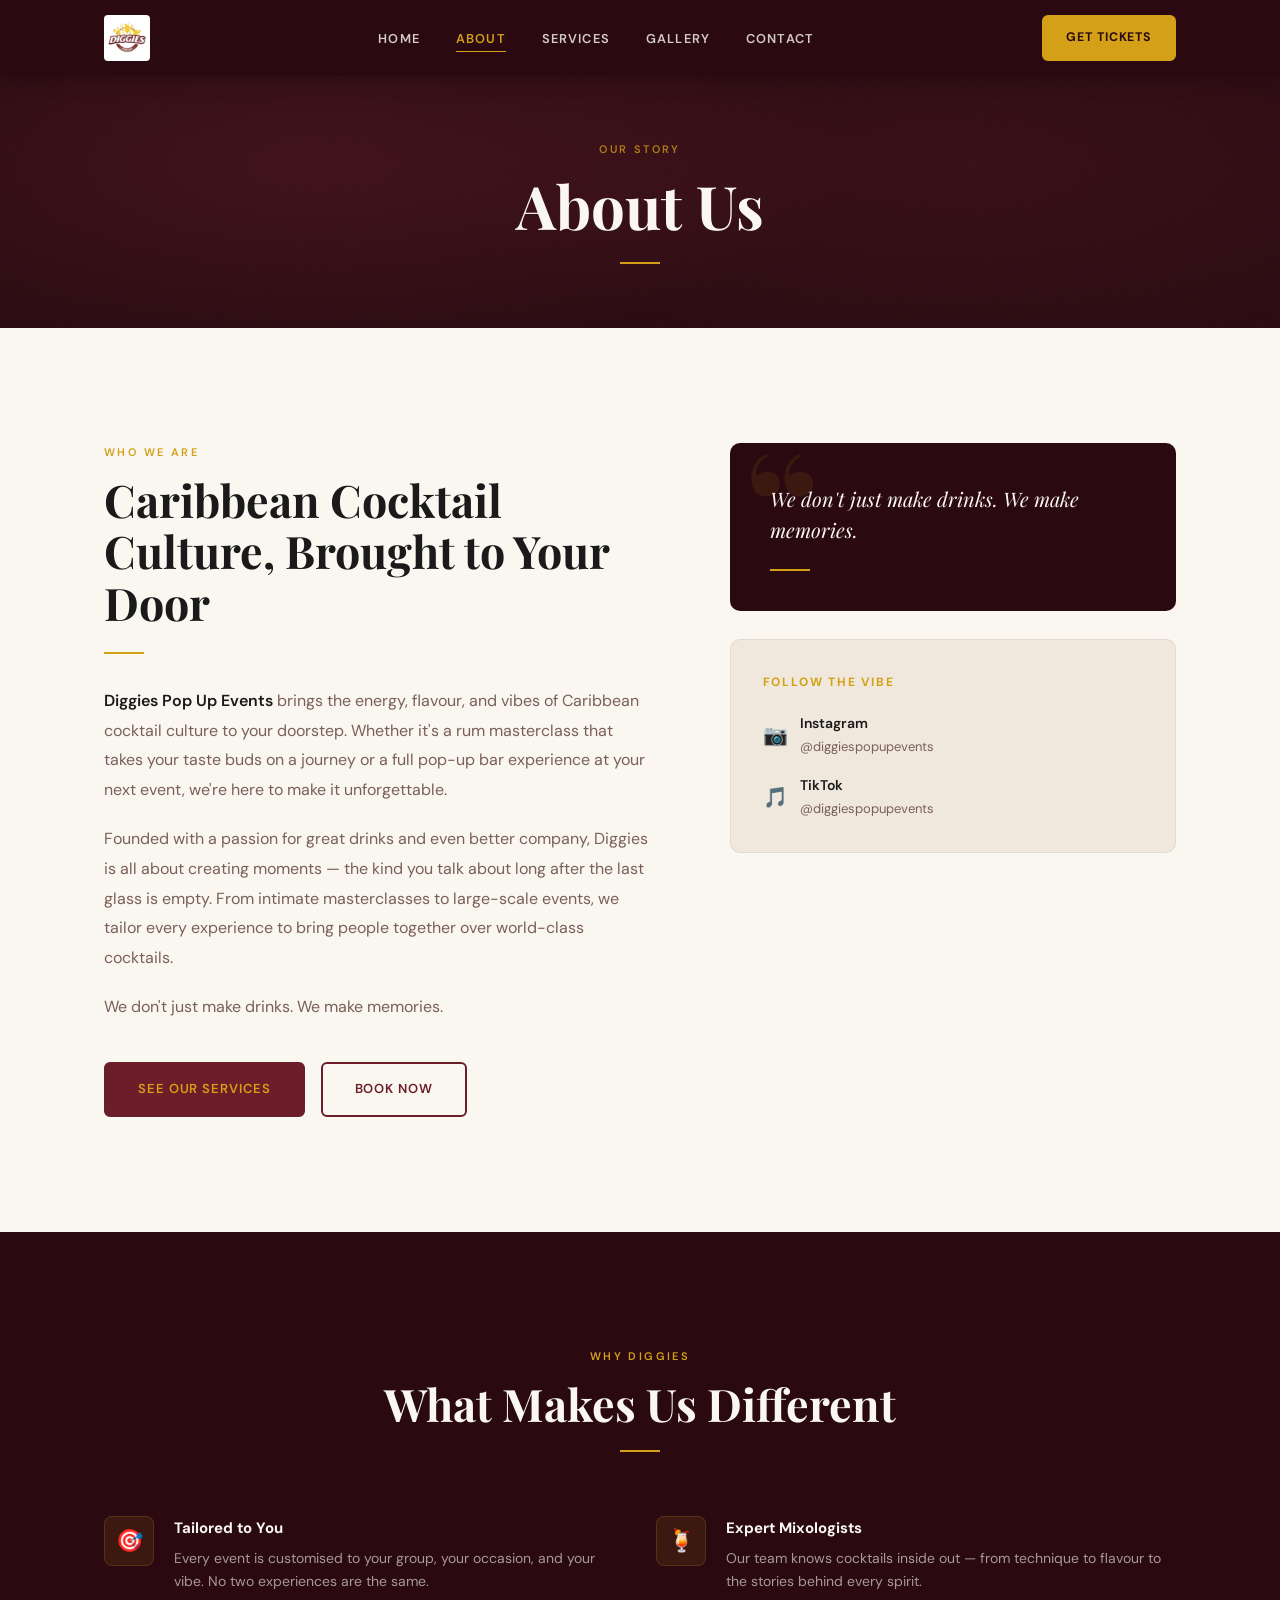
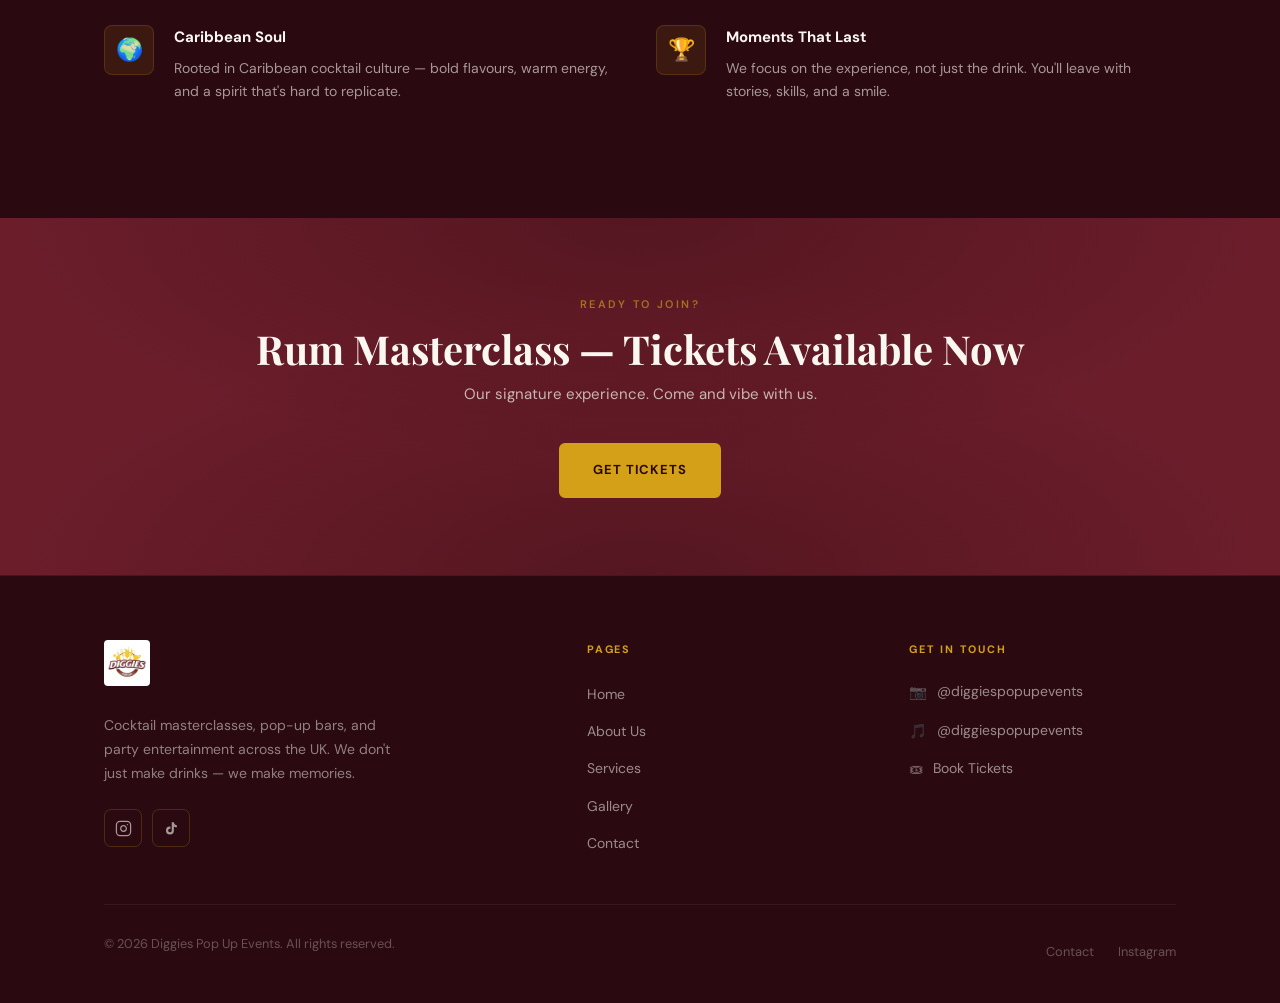
==== commit 4973b8ad: "Update footer year, remove email, add TikTok to footer, add enquiry form" ====
--- a/about.html
+++ b/about.html
@@ -249,14 +249,14 @@
         <div>
           <p class="footer__col-title">Get In Touch</p>
           <ul class="footer__info-list" role="list">
-            <li><a href="mailto:diggiespopupevents@gmail.com" class="footer__info-item"><span class="info-icon">✉</span> diggiespopupevents@gmail.com</a></li>
             <li><a href="https://www.instagram.com/diggiespopupevents" target="_blank" rel="noopener noreferrer" class="footer__info-item"><span class="info-icon">📷</span> @diggiespopupevents</a></li>
+            <li><a href="https://www.tiktok.com/@diggiespopupevents" target="_blank" rel="noopener noreferrer" class="footer__info-item"><span class="info-icon">🎵</span> @diggiespopupevents</a></li>
             <li><a href="https://www.tickettailor.com/events/diggiespopupevents/2142839" target="_blank" rel="noopener noreferrer" class="footer__info-item"><span class="info-icon">🎟</span> Book Tickets</a></li>
           </ul>
         </div>
       </div>
       <div class="footer__bottom">
-        <p class="footer__copy">© 2025 Diggies Pop Up Events. All rights reserved.</p>
+        <p class="footer__copy">© 2026 Diggies Pop Up Events. All rights reserved.</p>
         <div class="footer__bottom-links">
           <a href="contact.html" class="footer__bottom-link">Contact</a>
           <a href="https://www.instagram.com/diggiespopupevents" target="_blank" rel="noopener noreferrer" class="footer__bottom-link">Instagram</a>
--- a/css/style.css
+++ b/css/style.css
@@ -1227,6 +1227,113 @@
 }
 
 /* ============================================================
+   CONTACT CARDS — 2-up variant (when email is removed)
+   ============================================================ */
+.contact-cards--two {
+  grid-template-columns: repeat(2, 1fr);
+  max-width: 580px;
+}
+
+/* ============================================================
+   ENQUIRY FORM
+   ============================================================ */
+.enquiry-form {
+  max-width: 820px;
+  margin: 0 auto;
+  background: var(--white);
+  border-radius: var(--radius);
+  border: 1px solid rgba(107, 29, 42, 0.08);
+  padding: clamp(2rem, 4vw, 3.5rem);
+}
+
+.enquiry-form__honey { display: none; }
+
+.enquiry-form__row {
+  display: grid;
+  grid-template-columns: 1fr 1fr;
+  gap: 1.25rem;
+  margin-bottom: 1.25rem;
+}
+
+.enquiry-form__group {
+  display: flex;
+  flex-direction: column;
+  gap: 0.5rem;
+  margin-bottom: 1.25rem;
+}
+
+.enquiry-form__row .enquiry-form__group {
+  margin-bottom: 0;
+}
+
+.enquiry-form__label {
+  font-size: 0.8125rem;
+  font-weight: 600;
+  color: var(--text-dark);
+  letter-spacing: 0.02em;
+}
+
+.enquiry-form__required { color: var(--burgundy); }
+.enquiry-form__optional {
+  font-weight: 400;
+  color: var(--text-muted);
+  font-size: 0.75rem;
+}
+
+.enquiry-form__input {
+  font-family: var(--font-body);
+  font-size: 0.9375rem;
+  color: var(--text-dark);
+  background: var(--cream);
+  border: 1.5px solid rgba(107, 29, 42, 0.15);
+  border-radius: var(--radius-sm);
+  padding: 0.8125rem 1rem;
+  width: 100%;
+  transition: border-color var(--transition), box-shadow var(--transition);
+  -webkit-appearance: none;
+  appearance: none;
+}
+
+.enquiry-form__input::placeholder { color: rgba(107, 90, 82, 0.5); }
+
+.enquiry-form__input:focus {
+  outline: none;
+  border-color: var(--burgundy);
+  box-shadow: 0 0 0 3px rgba(107, 29, 42, 0.08);
+  background: var(--white);
+}
+
+.enquiry-form__select {
+  background-image: url("data:image/svg+xml,%3Csvg xmlns='http://www.w3.org/2000/svg' width='16' height='16' viewBox='0 0 24 24' fill='none' stroke='%236B1D2A' stroke-width='2.5' stroke-linecap='round' stroke-linejoin='round'%3E%3Cpolyline points='6 9 12 15 18 9'/%3E%3C/svg%3E");
+  background-repeat: no-repeat;
+  background-position: right 0.875rem center;
+  padding-right: 2.5rem;
+  cursor: pointer;
+}
+
+.enquiry-form__textarea {
+  resize: vertical;
+  min-height: 130px;
+  line-height: 1.65;
+}
+
+.enquiry-form__footer {
+  display: flex;
+  align-items: center;
+  gap: 1.5rem;
+  flex-wrap: wrap;
+  margin-top: 0.5rem;
+}
+
+.enquiry-form__submit { min-width: 180px; justify-content: center; }
+
+.enquiry-form__note {
+  font-size: 0.8125rem;
+  color: var(--text-muted);
+  margin-bottom: 0;
+}
+
+/* ============================================================
    RESPONSIVE — TABLET (≤ 1024px)
    ============================================================ */
 @media (max-width: 1024px) {
@@ -1256,9 +1363,14 @@
   .services-grid         { grid-template-columns: 1fr; }
   .why-grid              { grid-template-columns: 1fr; }
   .contact-cards         { grid-template-columns: 1fr; }
+  .contact-cards--two    { grid-template-columns: 1fr; max-width: 100%; }
 
   /* Reset any explicit grid spans on mobile */
   .services-grid .service-card { grid-column: span 1 !important; }
+
+  /* Form stacks to single column */
+  .enquiry-form__row { grid-template-columns: 1fr; }
+  .enquiry-form__footer { flex-direction: column; align-items: flex-start; }
 
   /* Gallery — single column */
   .gallery-grid          { grid-template-columns: 1fr; }
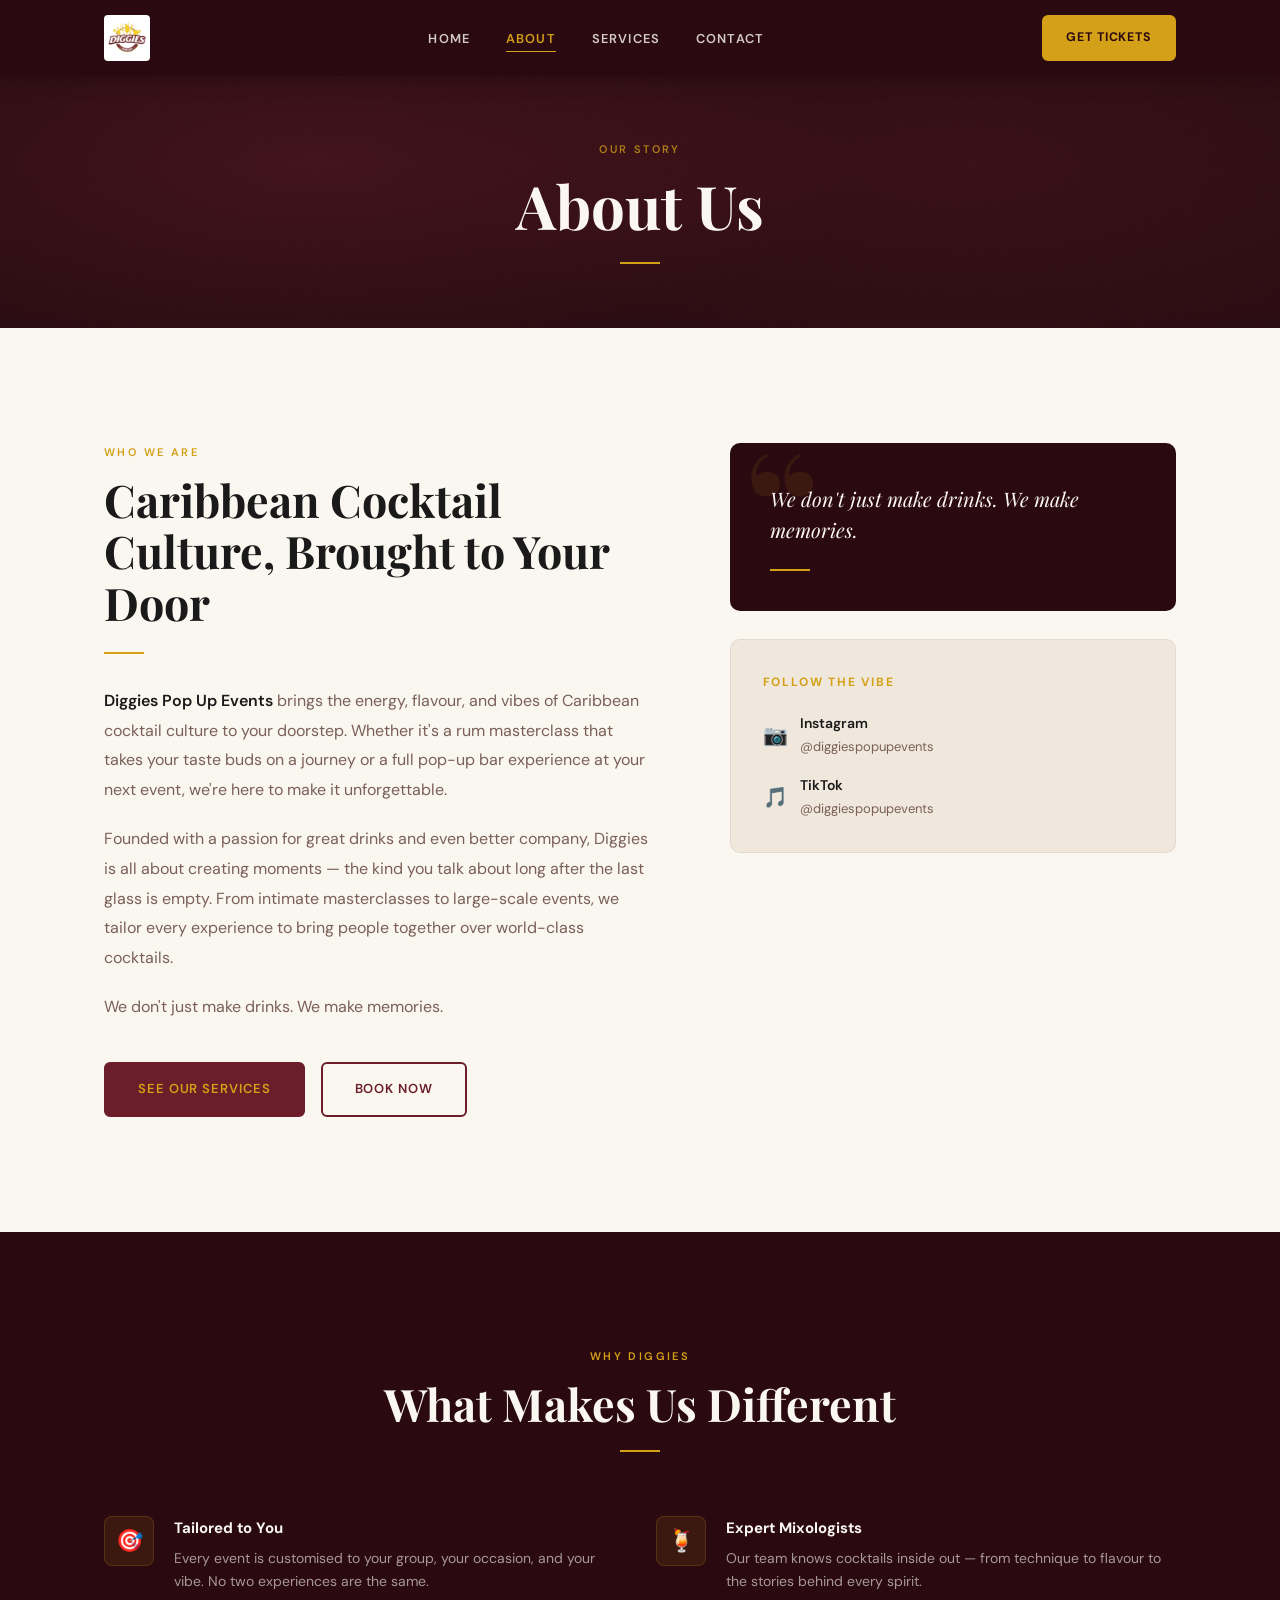
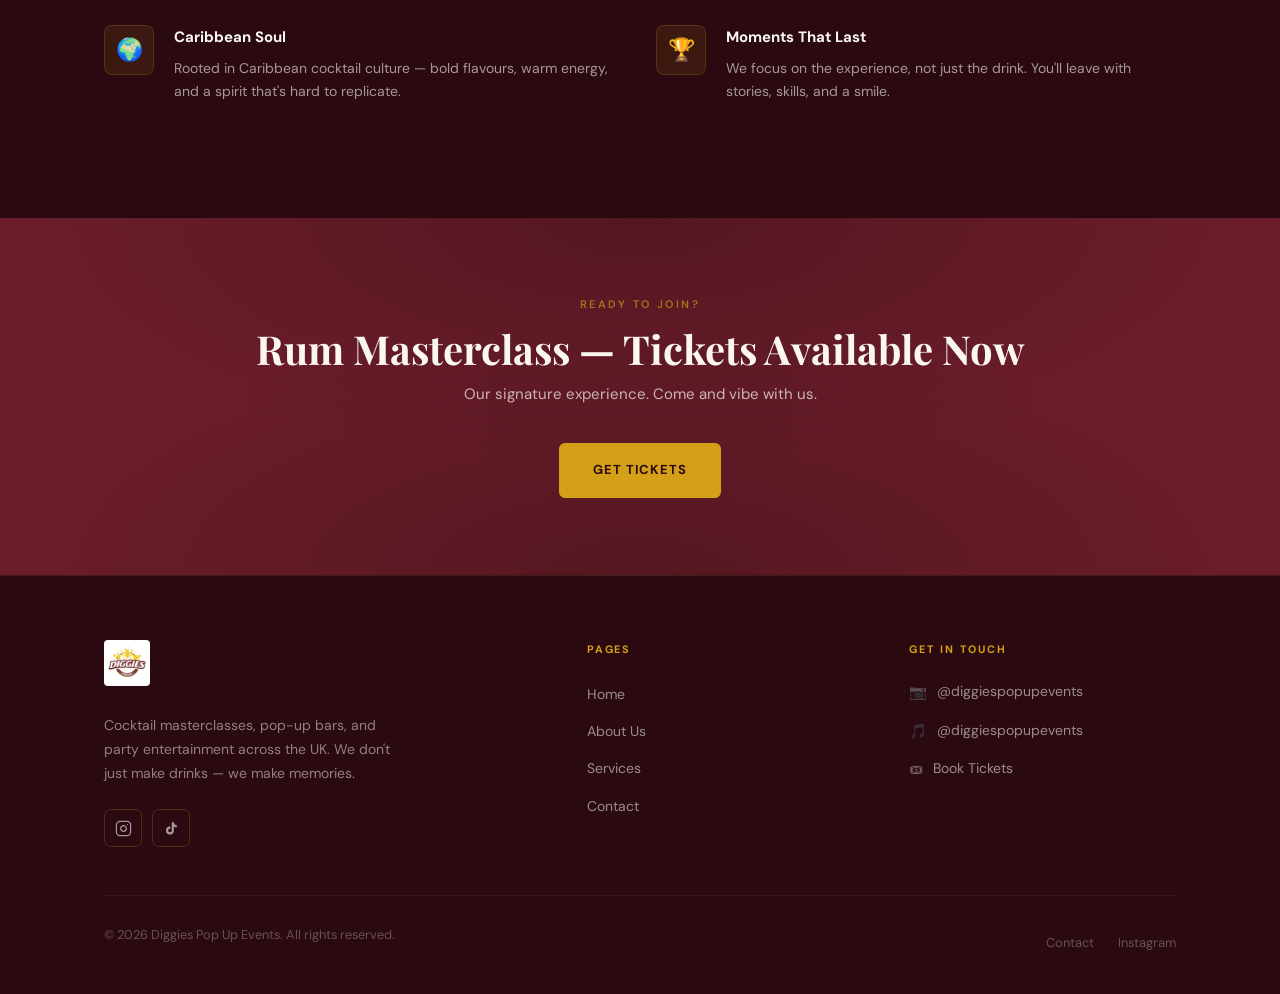
==== commit 7f665d06: "Remove gallery page and all navigation links" ====
--- a/about.html
+++ b/about.html
@@ -33,7 +33,6 @@
         <li><a href="index.html"    class="nav__link">Home</a></li>
         <li><a href="about.html"    class="nav__link active">About</a></li>
         <li><a href="services.html" class="nav__link">Services</a></li>
-        <li><a href="gallery.html"  class="nav__link">Gallery</a></li>
         <li><a href="contact.html"  class="nav__link">Contact</a></li>
       </ul>
       <div class="nav__cta">
@@ -54,7 +53,6 @@
     <a href="index.html"    class="nav__mobile-link">Home</a>
     <a href="about.html"    class="nav__mobile-link active">About</a>
     <a href="services.html" class="nav__mobile-link">Services</a>
-    <a href="gallery.html"  class="nav__mobile-link">Gallery</a>
     <a href="contact.html"  class="nav__mobile-link">Contact</a>
     <a href="https://www.tickettailor.com/events/diggiespopupevents/2142839"
        target="_blank" rel="noopener noreferrer"
@@ -242,7 +240,6 @@
             <li><a href="index.html"    class="footer__nav-link">Home</a></li>
             <li><a href="about.html"    class="footer__nav-link">About Us</a></li>
             <li><a href="services.html" class="footer__nav-link">Services</a></li>
-            <li><a href="gallery.html"  class="footer__nav-link">Gallery</a></li>
             <li><a href="contact.html"  class="footer__nav-link">Contact</a></li>
           </ul>
         </div>
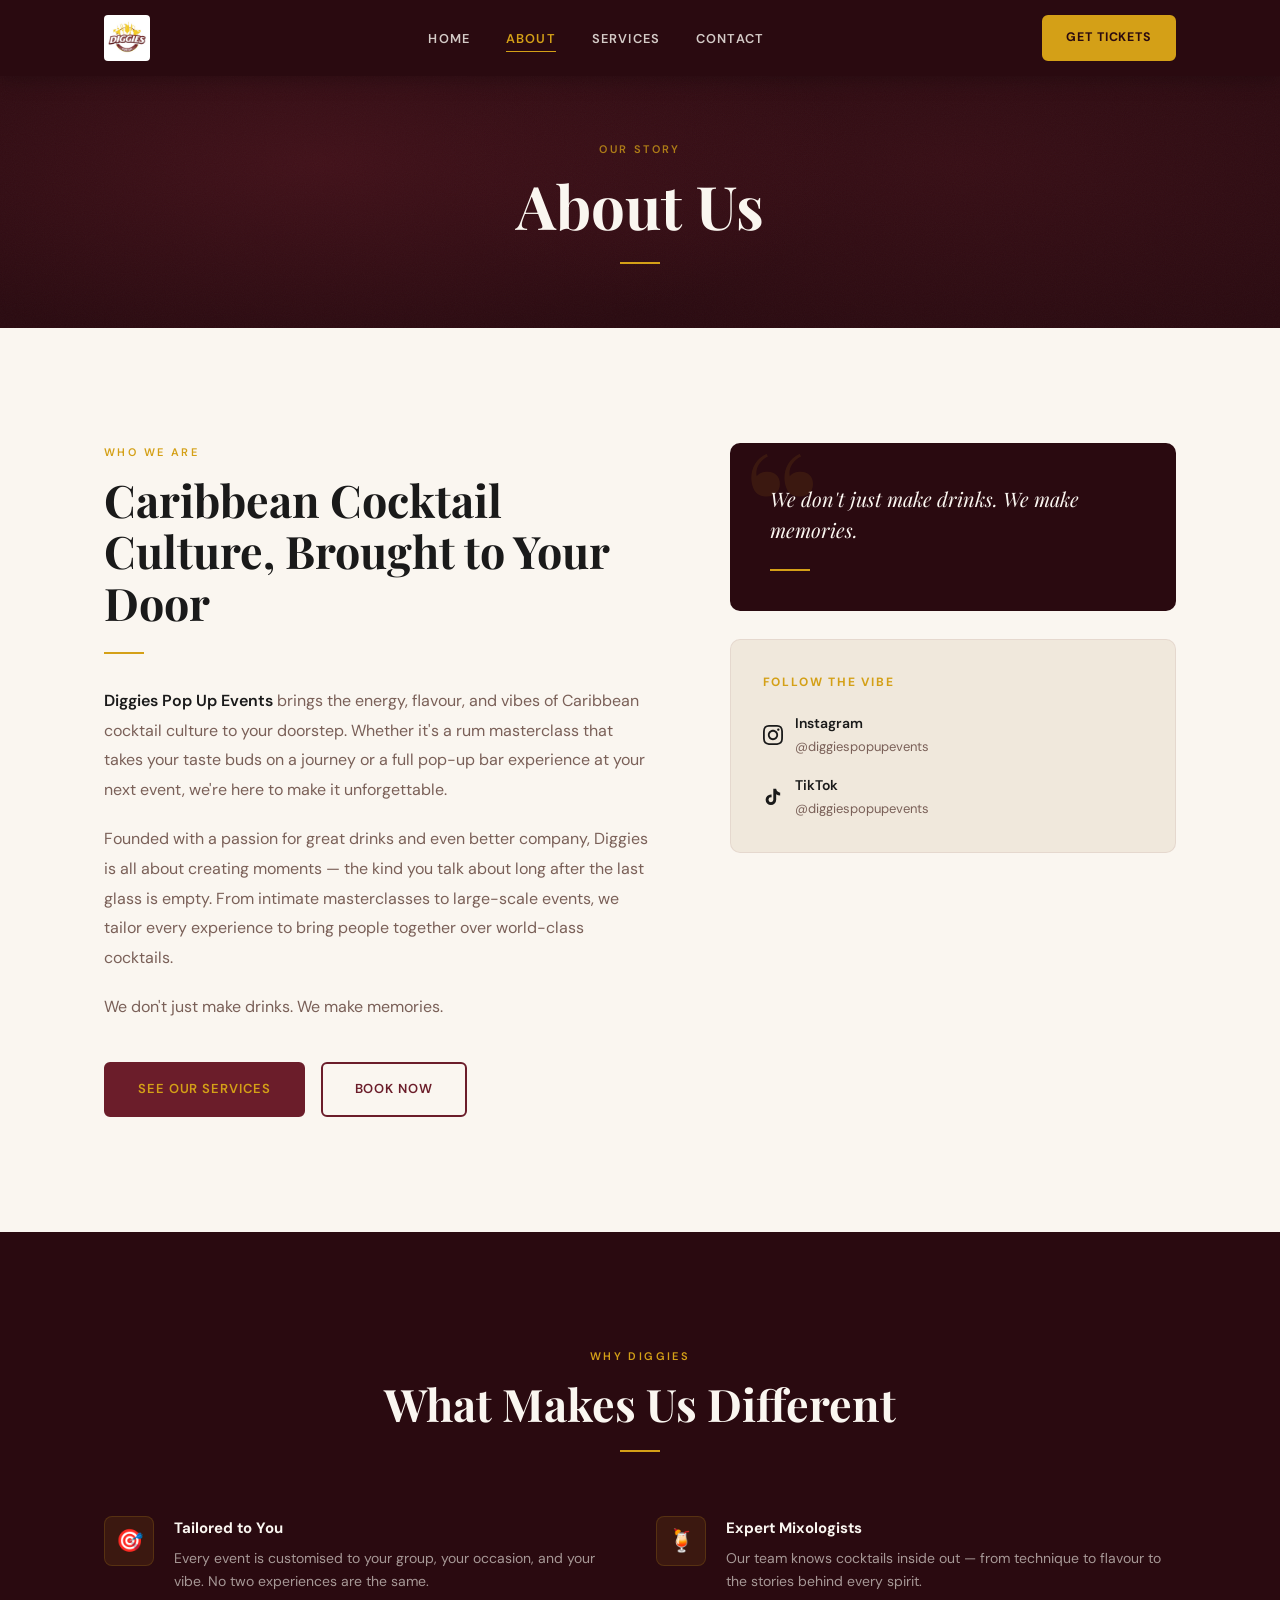
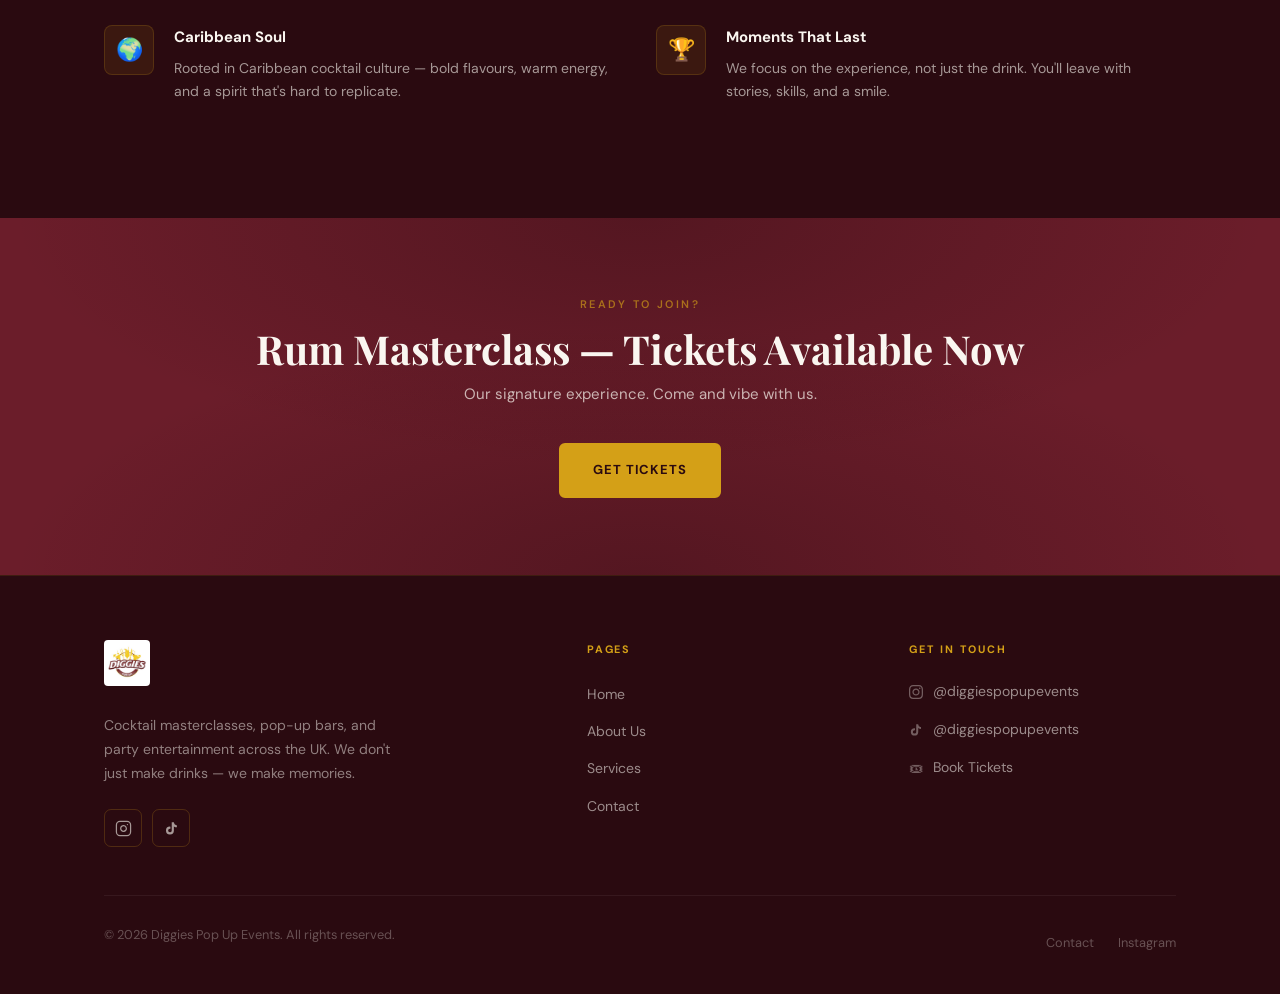
==== commit 989bed73: "Replace camera and note emojis with Instagram and TikTok brand SVG logos" ====
--- a/about.html
+++ b/about.html
@@ -132,7 +132,7 @@
                 <a href="https://www.instagram.com/diggiespopupevents"
                    target="_blank" rel="noopener noreferrer"
                    style="display:flex;align-items:center;gap:0.75rem;color:var(--text-dark);transition:color 0.3s ease;">
-                  <span style="font-size:1.25rem;">📷</span>
+                  <svg style="width:1.25rem;height:1.25rem;flex-shrink:0;" xmlns="http://www.w3.org/2000/svg" viewBox="0 0 24 24" fill="currentColor"><path d="M12 2.163c3.204 0 3.584.012 4.85.07 3.252.148 4.771 1.691 4.919 4.919.058 1.265.069 1.645.069 4.849 0 3.205-.012 3.584-.069 4.849-.149 3.225-1.664 4.771-4.919 4.919-1.266.058-1.644.07-4.85.07-3.204 0-3.584-.012-4.849-.07-3.26-.149-4.771-1.699-4.919-4.92-.058-1.265-.07-1.644-.07-4.849 0-3.204.013-3.583.07-4.849.149-3.227 1.664-4.771 4.919-4.919 1.266-.057 1.645-.069 4.849-.069zm0-2.163c-3.259 0-3.667.014-4.947.072-4.358.2-6.78 2.618-6.98 6.98-.059 1.281-.073 1.689-.073 4.948 0 3.259.014 3.668.072 4.948.2 4.358 2.618 6.78 6.98 6.98 1.281.058 1.689.072 4.948.072 3.259 0 3.668-.014 4.948-.072 4.354-.2 6.782-2.618 6.979-6.98.059-1.28.073-1.689.073-4.948 0-3.259-.014-3.667-.072-4.947-.196-4.354-2.617-6.78-6.979-6.98-1.281-.059-1.69-.073-4.949-.073zm0 5.838c-3.403 0-6.162 2.759-6.162 6.162s2.759 6.163 6.162 6.163 6.162-2.759 6.162-6.163c0-3.403-2.759-6.162-6.162-6.162zm0 10.162c-2.209 0-4-1.79-4-4 0-2.209 1.791-4 4-4s4 1.791 4 4c0 2.21-1.791 4-4 4zm6.406-11.845c-.796 0-1.441.645-1.441 1.44s.645 1.44 1.441 1.44c.795 0 1.439-.645 1.439-1.44s-.644-1.44-1.439-1.44z"/></svg>
                   <div>
                     <p style="font-weight:600;font-size:0.875rem;margin-bottom:0;">Instagram</p>
                     <p style="font-size:0.8125rem;color:var(--text-muted);margin-bottom:0;">@diggiespopupevents</p>
@@ -141,7 +141,7 @@
                 <a href="https://www.tiktok.com/@diggiespopupevents"
                    target="_blank" rel="noopener noreferrer"
                    style="display:flex;align-items:center;gap:0.75rem;color:var(--text-dark);transition:color 0.3s ease;">
-                  <span style="font-size:1.25rem;">🎵</span>
+                  <svg style="width:1.25rem;height:1.25rem;flex-shrink:0;" xmlns="http://www.w3.org/2000/svg" viewBox="0 0 24 24" fill="currentColor"><path d="M19.59 6.69a4.83 4.83 0 0 1-3.77-4.25V2h-3.45v13.67a2.89 2.89 0 0 1-2.88 2.5 2.89 2.89 0 0 1-2.89-2.89 2.89 2.89 0 0 1 2.89-2.89c.28 0 .54.04.79.1V9.01a6.27 6.27 0 0 0-.79-.05 6.34 6.34 0 0 0-6.34 6.34 6.34 6.34 0 0 0 6.34 6.34 6.34 6.34 0 0 0 6.33-6.34v-6.7a8.18 8.18 0 0 0 4.78 1.52v-3.4a4.85 4.85 0 0 1-1.01-.03z"/></svg>
                   <div>
                     <p style="font-weight:600;font-size:0.875rem;margin-bottom:0;">TikTok</p>
                     <p style="font-size:0.8125rem;color:var(--text-muted);margin-bottom:0;">@diggiespopupevents</p>
@@ -246,8 +246,8 @@
         <div>
           <p class="footer__col-title">Get In Touch</p>
           <ul class="footer__info-list" role="list">
-            <li><a href="https://www.instagram.com/diggiespopupevents" target="_blank" rel="noopener noreferrer" class="footer__info-item"><span class="info-icon">📷</span> @diggiespopupevents</a></li>
-            <li><a href="https://www.tiktok.com/@diggiespopupevents" target="_blank" rel="noopener noreferrer" class="footer__info-item"><span class="info-icon">🎵</span> @diggiespopupevents</a></li>
+            <li><a href="https://www.instagram.com/diggiespopupevents" target="_blank" rel="noopener noreferrer" class="footer__info-item"><svg class="info-icon" xmlns="http://www.w3.org/2000/svg" width="14" height="14" viewBox="0 0 24 24" fill="currentColor"><path d="M12 2.163c3.204 0 3.584.012 4.85.07 3.252.148 4.771 1.691 4.919 4.919.058 1.265.069 1.645.069 4.849 0 3.205-.012 3.584-.069 4.849-.149 3.225-1.664 4.771-4.919 4.919-1.266.058-1.644.07-4.85.07-3.204 0-3.584-.012-4.849-.07-3.26-.149-4.771-1.699-4.919-4.92-.058-1.265-.07-1.644-.07-4.849 0-3.204.013-3.583.07-4.849.149-3.227 1.664-4.771 4.919-4.919 1.266-.057 1.645-.069 4.849-.069zm0-2.163c-3.259 0-3.667.014-4.947.072-4.358.2-6.78 2.618-6.98 6.98-.059 1.281-.073 1.689-.073 4.948 0 3.259.014 3.668.072 4.948.2 4.358 2.618 6.78 6.98 6.98 1.281.058 1.689.072 4.948.072 3.259 0 3.668-.014 4.948-.072 4.354-.2 6.782-2.618 6.979-6.98.059-1.28.073-1.689.073-4.948 0-3.259-.014-3.667-.072-4.947-.196-4.354-2.617-6.78-6.979-6.98-1.281-.059-1.69-.073-4.949-.073zm0 5.838c-3.403 0-6.162 2.759-6.162 6.162s2.759 6.163 6.162 6.163 6.162-2.759 6.162-6.163c0-3.403-2.759-6.162-6.162-6.162zm0 10.162c-2.209 0-4-1.79-4-4 0-2.209 1.791-4 4-4s4 1.791 4 4c0 2.21-1.791 4-4 4zm6.406-11.845c-.796 0-1.441.645-1.441 1.44s.645 1.44 1.441 1.44c.795 0 1.439-.645 1.439-1.44s-.644-1.44-1.439-1.44z"/></svg> @diggiespopupevents</a></li>
+            <li><a href="https://www.tiktok.com/@diggiespopupevents" target="_blank" rel="noopener noreferrer" class="footer__info-item"><svg class="info-icon" xmlns="http://www.w3.org/2000/svg" width="14" height="14" viewBox="0 0 24 24" fill="currentColor"><path d="M19.59 6.69a4.83 4.83 0 0 1-3.77-4.25V2h-3.45v13.67a2.89 2.89 0 0 1-2.88 2.5 2.89 2.89 0 0 1-2.89-2.89 2.89 2.89 0 0 1 2.89-2.89c.28 0 .54.04.79.1V9.01a6.27 6.27 0 0 0-.79-.05 6.34 6.34 0 0 0-6.34 6.34 6.34 6.34 0 0 0 6.34 6.34 6.34 6.34 0 0 0 6.33-6.34v-6.7a8.18 8.18 0 0 0 4.78 1.52v-3.4a4.85 4.85 0 0 1-1.01-.03z"/></svg> @diggiespopupevents</a></li>
             <li><a href="https://www.tickettailor.com/events/diggiespopupevents/2142839" target="_blank" rel="noopener noreferrer" class="footer__info-item"><span class="info-icon">🎟</span> Book Tickets</a></li>
           </ul>
         </div>
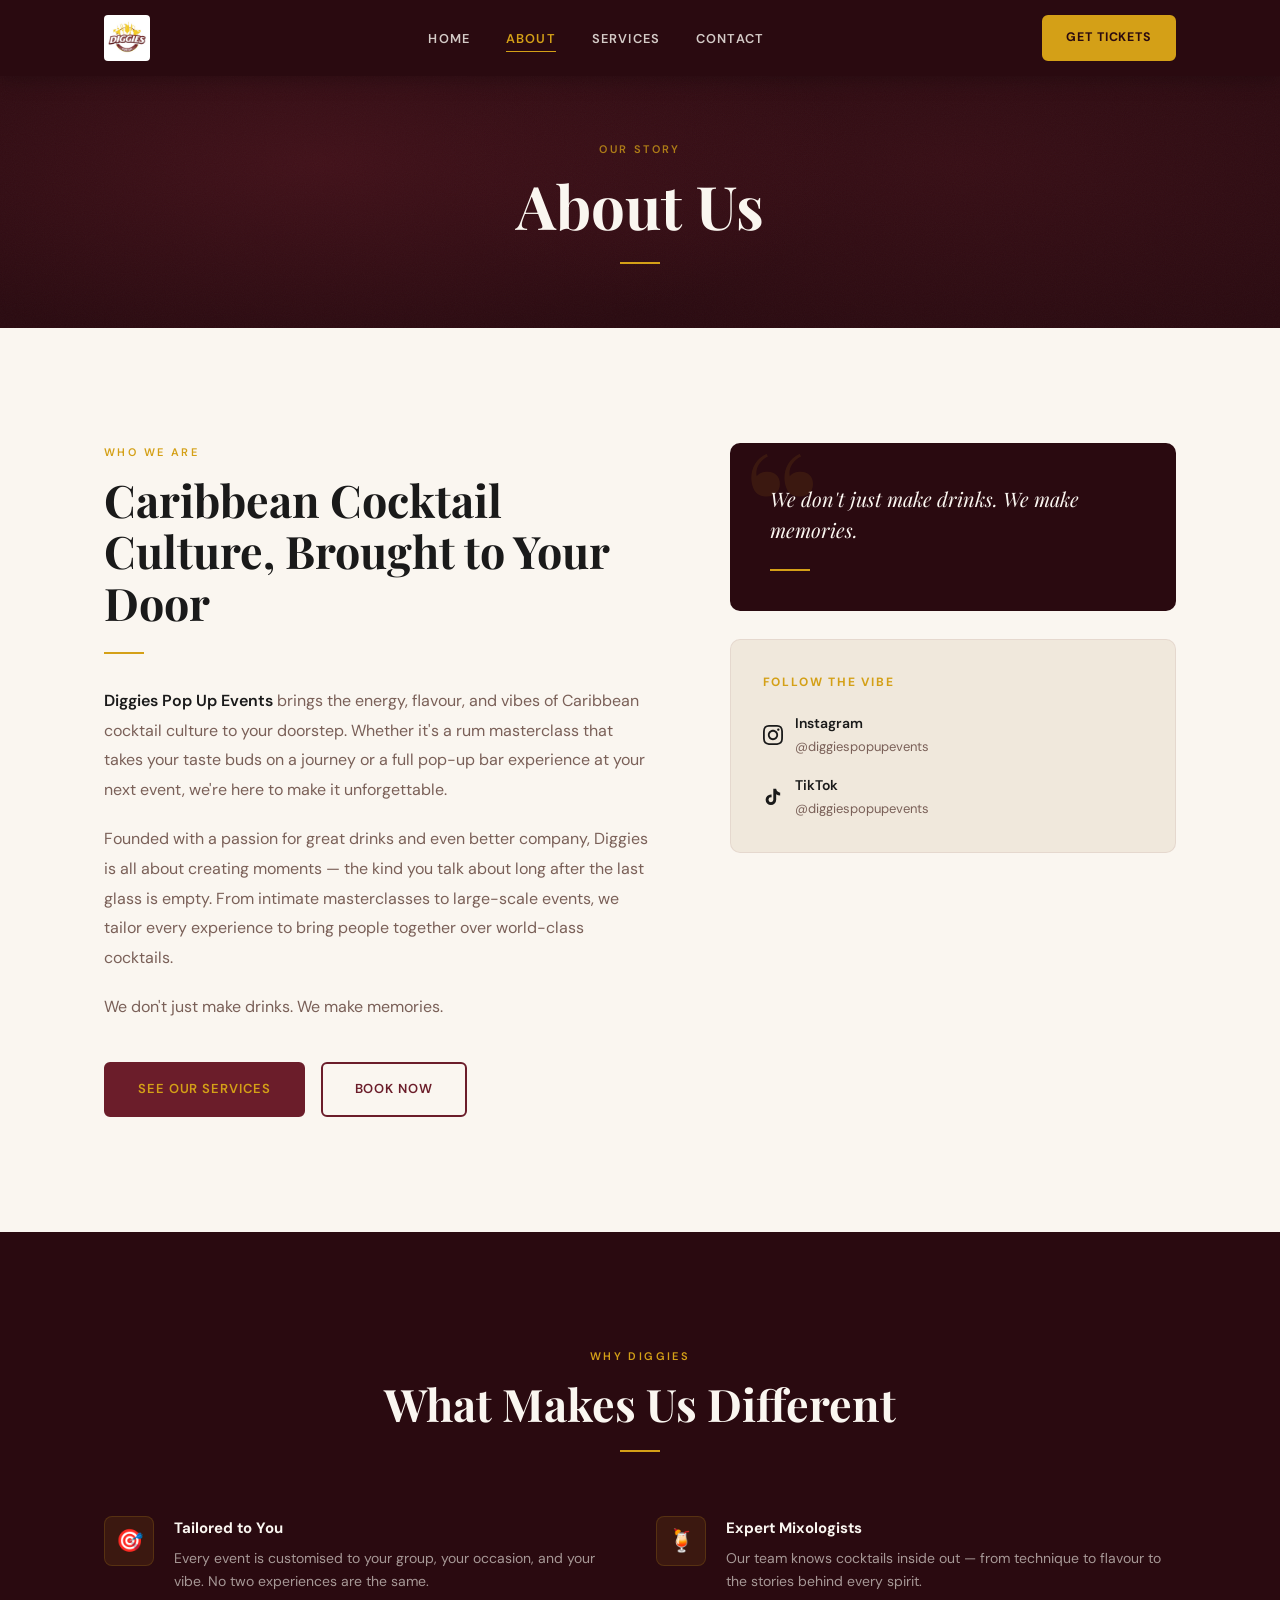
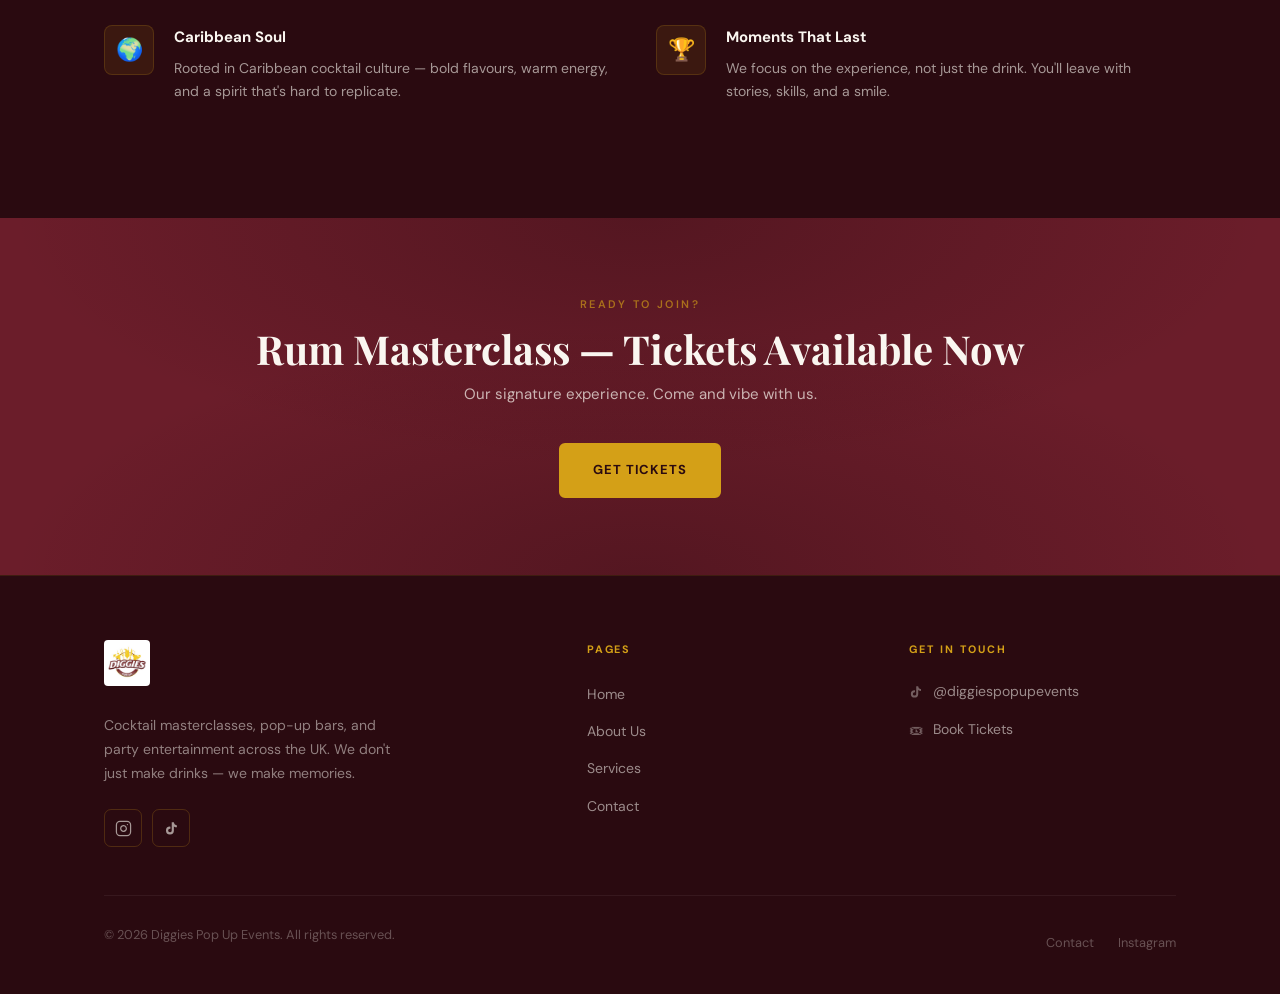
==== commit 591d46d0: "Remove Instagram from footer contact column" ====
--- a/about.html
+++ b/about.html
@@ -246,8 +246,7 @@
         <div>
           <p class="footer__col-title">Get In Touch</p>
           <ul class="footer__info-list" role="list">
-            <li><a href="https://www.instagram.com/diggiespopupevents" target="_blank" rel="noopener noreferrer" class="footer__info-item"><svg class="info-icon" xmlns="http://www.w3.org/2000/svg" width="14" height="14" viewBox="0 0 24 24" fill="currentColor"><path d="M12 2.163c3.204 0 3.584.012 4.85.07 3.252.148 4.771 1.691 4.919 4.919.058 1.265.069 1.645.069 4.849 0 3.205-.012 3.584-.069 4.849-.149 3.225-1.664 4.771-4.919 4.919-1.266.058-1.644.07-4.85.07-3.204 0-3.584-.012-4.849-.07-3.26-.149-4.771-1.699-4.919-4.92-.058-1.265-.07-1.644-.07-4.849 0-3.204.013-3.583.07-4.849.149-3.227 1.664-4.771 4.919-4.919 1.266-.057 1.645-.069 4.849-.069zm0-2.163c-3.259 0-3.667.014-4.947.072-4.358.2-6.78 2.618-6.98 6.98-.059 1.281-.073 1.689-.073 4.948 0 3.259.014 3.668.072 4.948.2 4.358 2.618 6.78 6.98 6.98 1.281.058 1.689.072 4.948.072 3.259 0 3.668-.014 4.948-.072 4.354-.2 6.782-2.618 6.979-6.98.059-1.28.073-1.689.073-4.948 0-3.259-.014-3.667-.072-4.947-.196-4.354-2.617-6.78-6.979-6.98-1.281-.059-1.69-.073-4.949-.073zm0 5.838c-3.403 0-6.162 2.759-6.162 6.162s2.759 6.163 6.162 6.163 6.162-2.759 6.162-6.163c0-3.403-2.759-6.162-6.162-6.162zm0 10.162c-2.209 0-4-1.79-4-4 0-2.209 1.791-4 4-4s4 1.791 4 4c0 2.21-1.791 4-4 4zm6.406-11.845c-.796 0-1.441.645-1.441 1.44s.645 1.44 1.441 1.44c.795 0 1.439-.645 1.439-1.44s-.644-1.44-1.439-1.44z"/></svg> @diggiespopupevents</a></li>
-            <li><a href="https://www.tiktok.com/@diggiespopupevents" target="_blank" rel="noopener noreferrer" class="footer__info-item"><svg class="info-icon" xmlns="http://www.w3.org/2000/svg" width="14" height="14" viewBox="0 0 24 24" fill="currentColor"><path d="M19.59 6.69a4.83 4.83 0 0 1-3.77-4.25V2h-3.45v13.67a2.89 2.89 0 0 1-2.88 2.5 2.89 2.89 0 0 1-2.89-2.89 2.89 2.89 0 0 1 2.89-2.89c.28 0 .54.04.79.1V9.01a6.27 6.27 0 0 0-.79-.05 6.34 6.34 0 0 0-6.34 6.34 6.34 6.34 0 0 0 6.34 6.34 6.34 6.34 0 0 0 6.33-6.34v-6.7a8.18 8.18 0 0 0 4.78 1.52v-3.4a4.85 4.85 0 0 1-1.01-.03z"/></svg> @diggiespopupevents</a></li>
+                        <li><a href="https://www.tiktok.com/@diggiespopupevents" target="_blank" rel="noopener noreferrer" class="footer__info-item"><svg class="info-icon" xmlns="http://www.w3.org/2000/svg" width="14" height="14" viewBox="0 0 24 24" fill="currentColor"><path d="M19.59 6.69a4.83 4.83 0 0 1-3.77-4.25V2h-3.45v13.67a2.89 2.89 0 0 1-2.88 2.5 2.89 2.89 0 0 1-2.89-2.89 2.89 2.89 0 0 1 2.89-2.89c.28 0 .54.04.79.1V9.01a6.27 6.27 0 0 0-.79-.05 6.34 6.34 0 0 0-6.34 6.34 6.34 6.34 0 0 0 6.34 6.34 6.34 6.34 0 0 0 6.33-6.34v-6.7a8.18 8.18 0 0 0 4.78 1.52v-3.4a4.85 4.85 0 0 1-1.01-.03z"/></svg> @diggiespopupevents</a></li>
             <li><a href="https://www.tickettailor.com/events/diggiespopupevents/2142839" target="_blank" rel="noopener noreferrer" class="footer__info-item"><span class="info-icon">🎟</span> Book Tickets</a></li>
           </ul>
         </div>
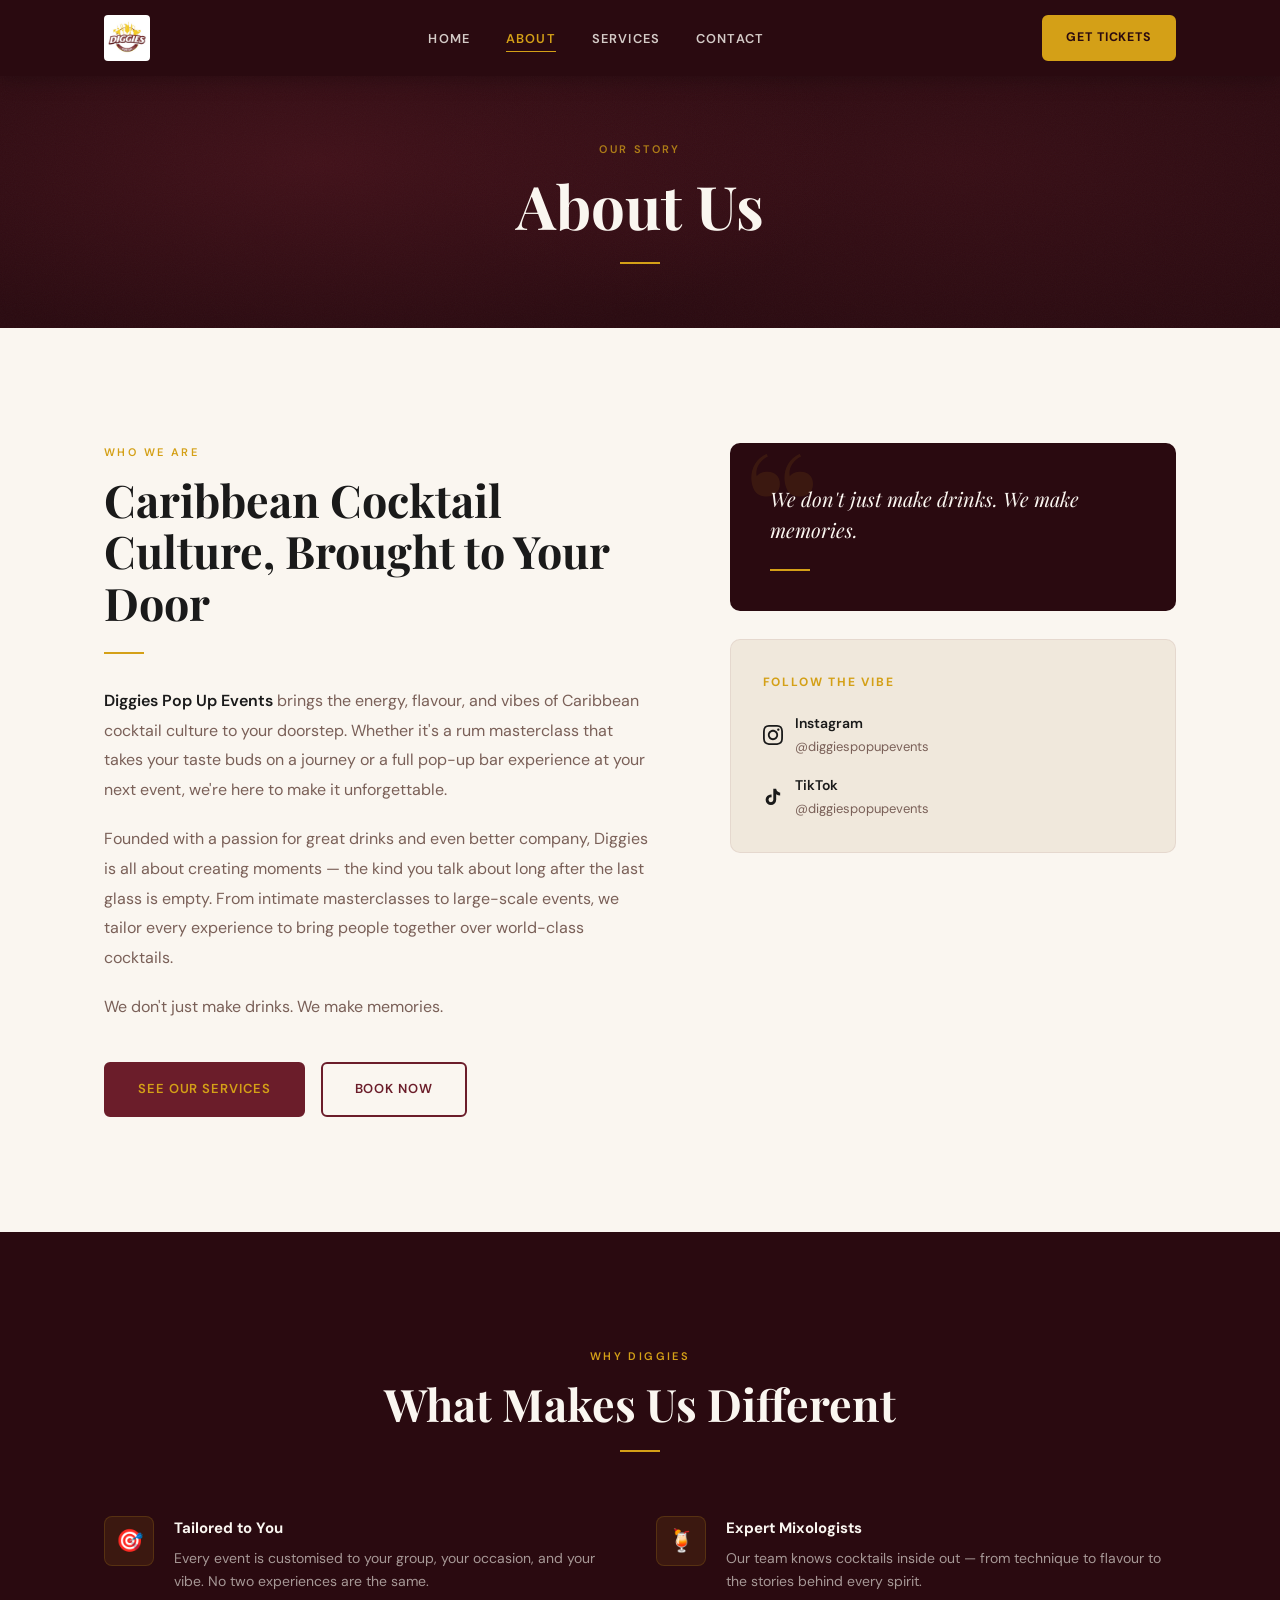
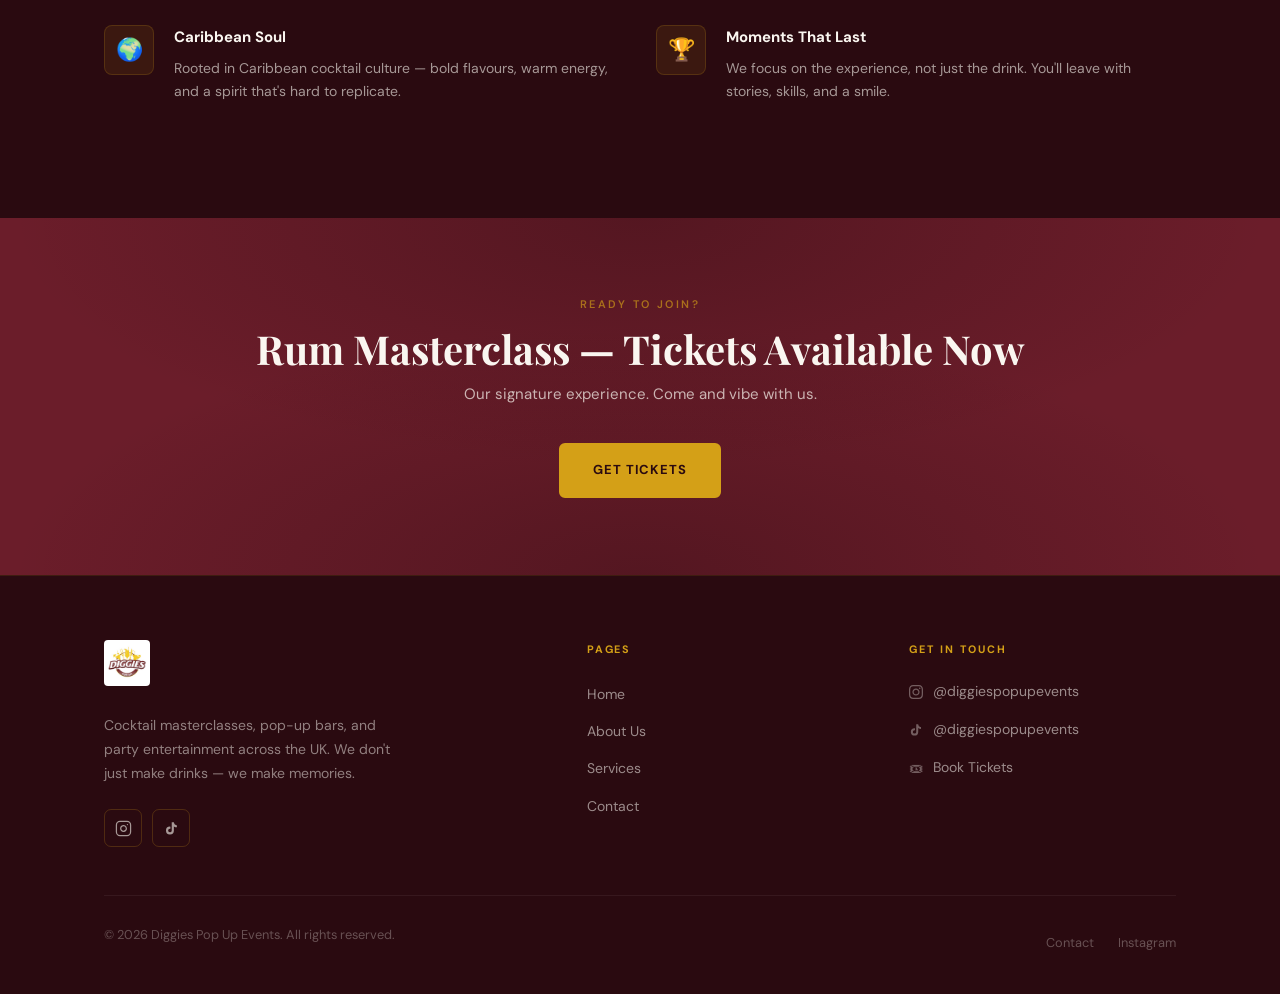
==== commit c64022a2: "Revert "Remove Instagram from footer contact column" This reverts commit 591d46d0f4b8e81b50f4641971f" ====
--- a/about.html
+++ b/about.html
@@ -246,7 +246,8 @@
         <div>
           <p class="footer__col-title">Get In Touch</p>
           <ul class="footer__info-list" role="list">
-                        <li><a href="https://www.tiktok.com/@diggiespopupevents" target="_blank" rel="noopener noreferrer" class="footer__info-item"><svg class="info-icon" xmlns="http://www.w3.org/2000/svg" width="14" height="14" viewBox="0 0 24 24" fill="currentColor"><path d="M19.59 6.69a4.83 4.83 0 0 1-3.77-4.25V2h-3.45v13.67a2.89 2.89 0 0 1-2.88 2.5 2.89 2.89 0 0 1-2.89-2.89 2.89 2.89 0 0 1 2.89-2.89c.28 0 .54.04.79.1V9.01a6.27 6.27 0 0 0-.79-.05 6.34 6.34 0 0 0-6.34 6.34 6.34 6.34 0 0 0 6.34 6.34 6.34 6.34 0 0 0 6.33-6.34v-6.7a8.18 8.18 0 0 0 4.78 1.52v-3.4a4.85 4.85 0 0 1-1.01-.03z"/></svg> @diggiespopupevents</a></li>
+            <li><a href="https://www.instagram.com/diggiespopupevents" target="_blank" rel="noopener noreferrer" class="footer__info-item"><svg class="info-icon" xmlns="http://www.w3.org/2000/svg" width="14" height="14" viewBox="0 0 24 24" fill="currentColor"><path d="M12 2.163c3.204 0 3.584.012 4.85.07 3.252.148 4.771 1.691 4.919 4.919.058 1.265.069 1.645.069 4.849 0 3.205-.012 3.584-.069 4.849-.149 3.225-1.664 4.771-4.919 4.919-1.266.058-1.644.07-4.85.07-3.204 0-3.584-.012-4.849-.07-3.26-.149-4.771-1.699-4.919-4.92-.058-1.265-.07-1.644-.07-4.849 0-3.204.013-3.583.07-4.849.149-3.227 1.664-4.771 4.919-4.919 1.266-.057 1.645-.069 4.849-.069zm0-2.163c-3.259 0-3.667.014-4.947.072-4.358.2-6.78 2.618-6.98 6.98-.059 1.281-.073 1.689-.073 4.948 0 3.259.014 3.668.072 4.948.2 4.358 2.618 6.78 6.98 6.98 1.281.058 1.689.072 4.948.072 3.259 0 3.668-.014 4.948-.072 4.354-.2 6.782-2.618 6.979-6.98.059-1.28.073-1.689.073-4.948 0-3.259-.014-3.667-.072-4.947-.196-4.354-2.617-6.78-6.979-6.98-1.281-.059-1.69-.073-4.949-.073zm0 5.838c-3.403 0-6.162 2.759-6.162 6.162s2.759 6.163 6.162 6.163 6.162-2.759 6.162-6.163c0-3.403-2.759-6.162-6.162-6.162zm0 10.162c-2.209 0-4-1.79-4-4 0-2.209 1.791-4 4-4s4 1.791 4 4c0 2.21-1.791 4-4 4zm6.406-11.845c-.796 0-1.441.645-1.441 1.44s.645 1.44 1.441 1.44c.795 0 1.439-.645 1.439-1.44s-.644-1.44-1.439-1.44z"/></svg> @diggiespopupevents</a></li>
+            <li><a href="https://www.tiktok.com/@diggiespopupevents" target="_blank" rel="noopener noreferrer" class="footer__info-item"><svg class="info-icon" xmlns="http://www.w3.org/2000/svg" width="14" height="14" viewBox="0 0 24 24" fill="currentColor"><path d="M19.59 6.69a4.83 4.83 0 0 1-3.77-4.25V2h-3.45v13.67a2.89 2.89 0 0 1-2.88 2.5 2.89 2.89 0 0 1-2.89-2.89 2.89 2.89 0 0 1 2.89-2.89c.28 0 .54.04.79.1V9.01a6.27 6.27 0 0 0-.79-.05 6.34 6.34 0 0 0-6.34 6.34 6.34 6.34 0 0 0 6.34 6.34 6.34 6.34 0 0 0 6.33-6.34v-6.7a8.18 8.18 0 0 0 4.78 1.52v-3.4a4.85 4.85 0 0 1-1.01-.03z"/></svg> @diggiespopupevents</a></li>
             <li><a href="https://www.tickettailor.com/events/diggiespopupevents/2142839" target="_blank" rel="noopener noreferrer" class="footer__info-item"><span class="info-icon">🎟</span> Book Tickets</a></li>
           </ul>
         </div>
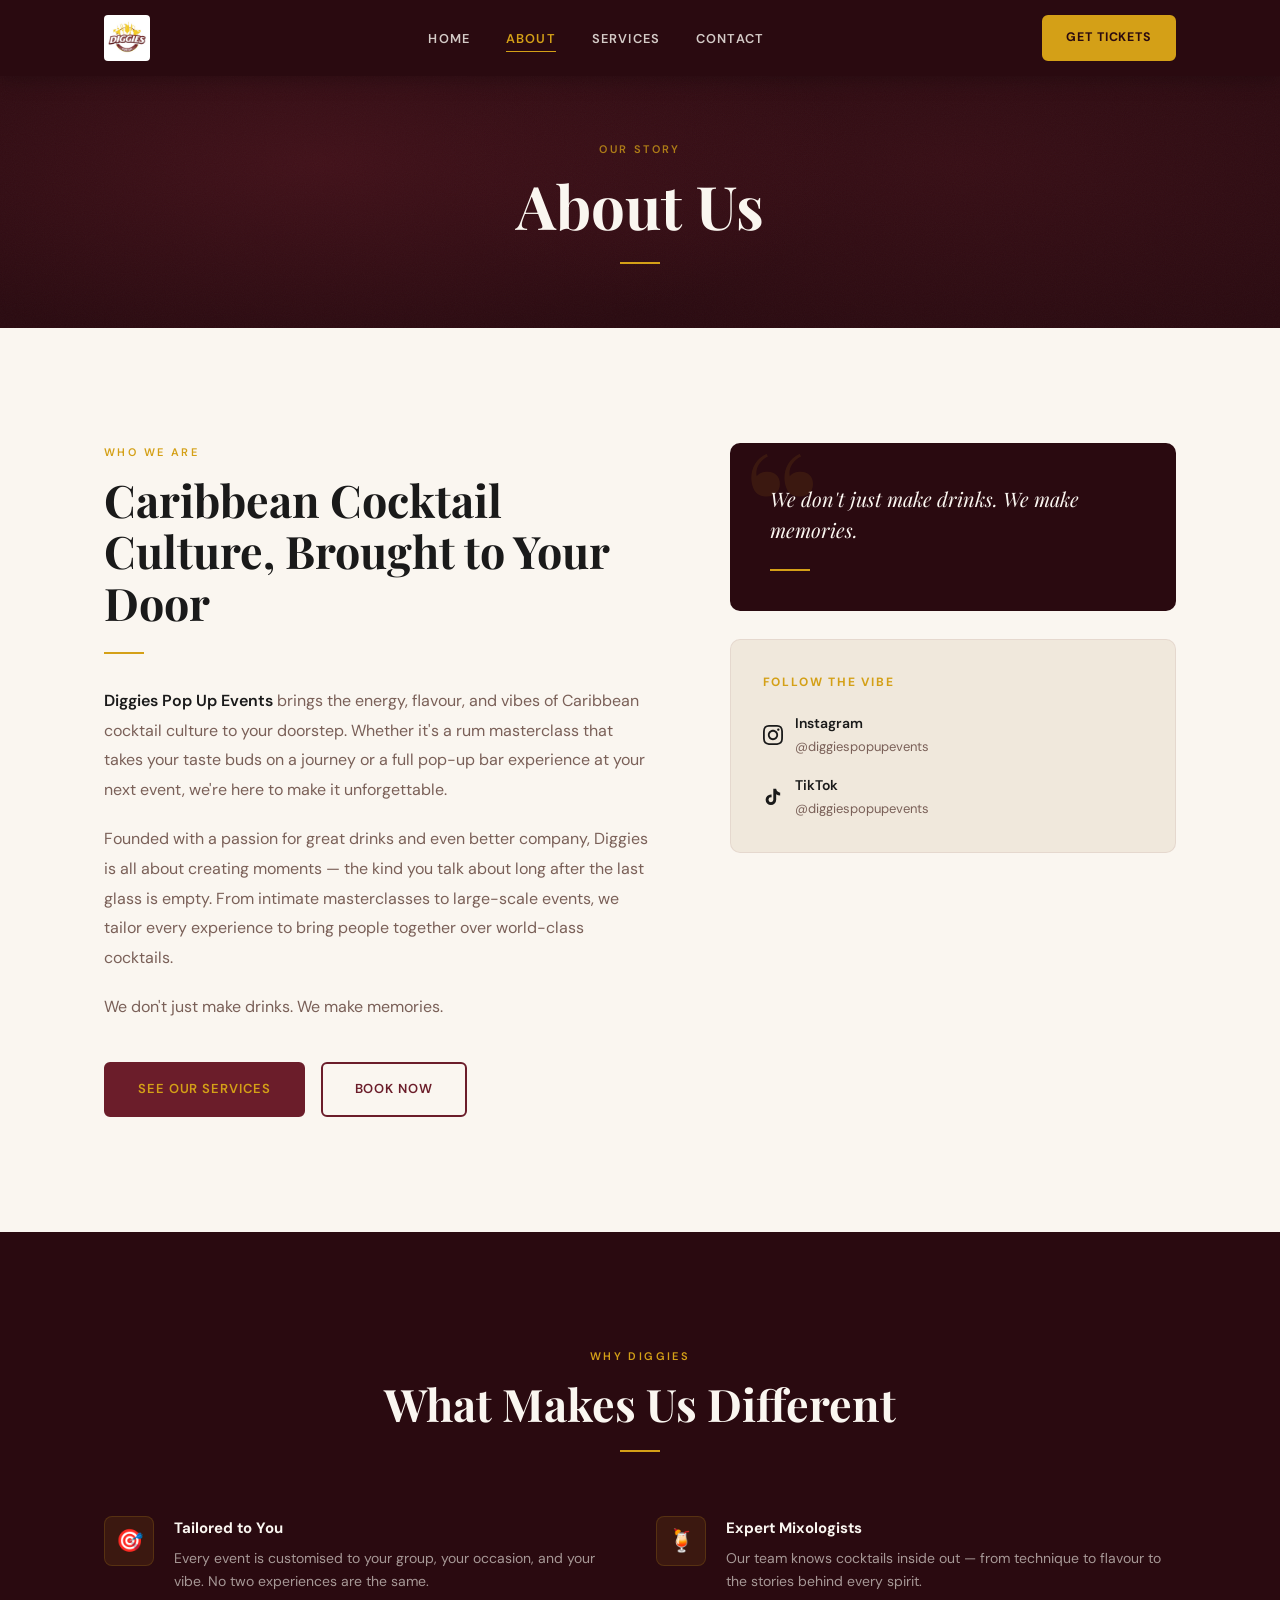
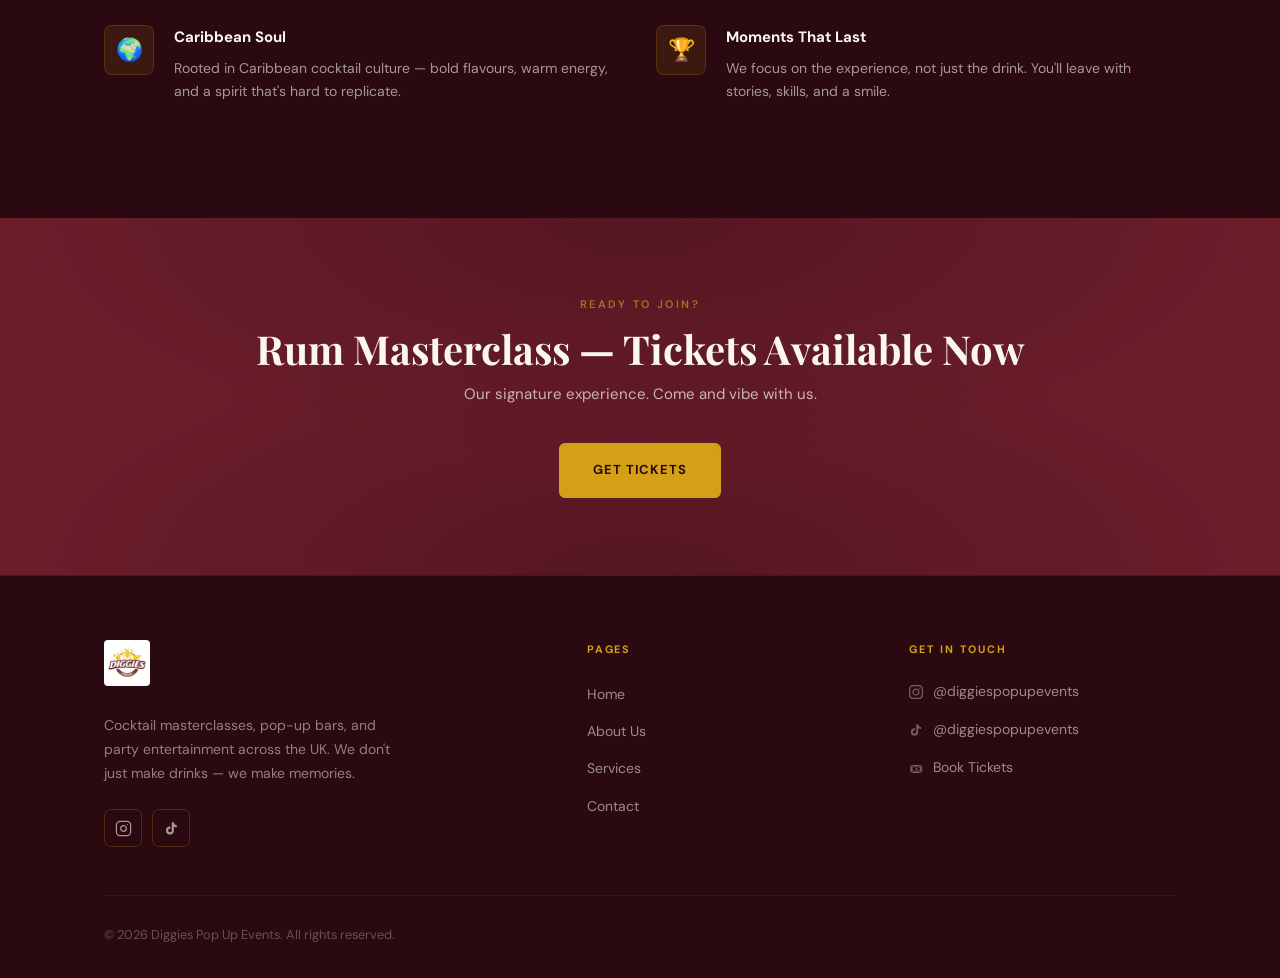
==== commit 54a1af0c: "Remove Contact and Instagram links from footer copyright bar" ====
--- a/about.html
+++ b/about.html
@@ -254,10 +254,6 @@
       </div>
       <div class="footer__bottom">
         <p class="footer__copy">© 2026 Diggies Pop Up Events. All rights reserved.</p>
-        <div class="footer__bottom-links">
-          <a href="contact.html" class="footer__bottom-link">Contact</a>
-          <a href="https://www.instagram.com/diggiespopupevents" target="_blank" rel="noopener noreferrer" class="footer__bottom-link">Instagram</a>
-        </div>
       </div>
     </div>
   </footer>
